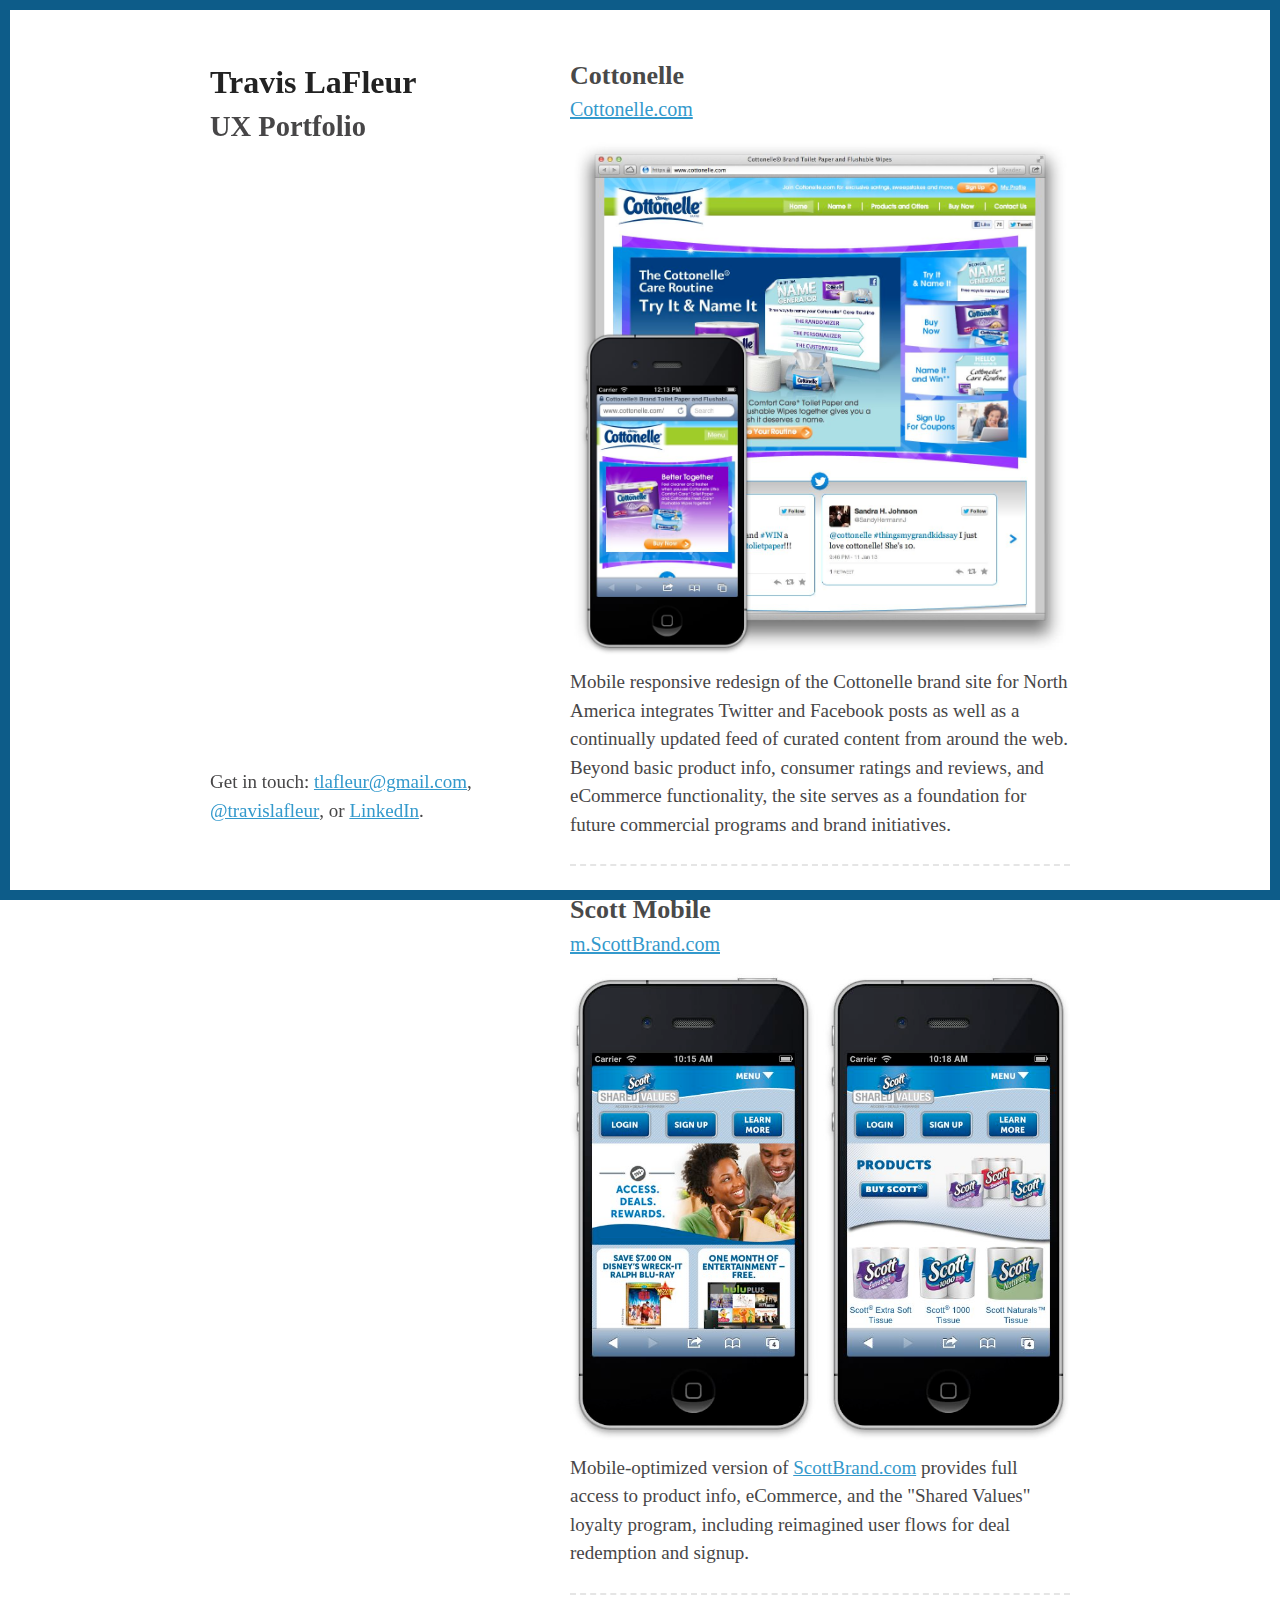
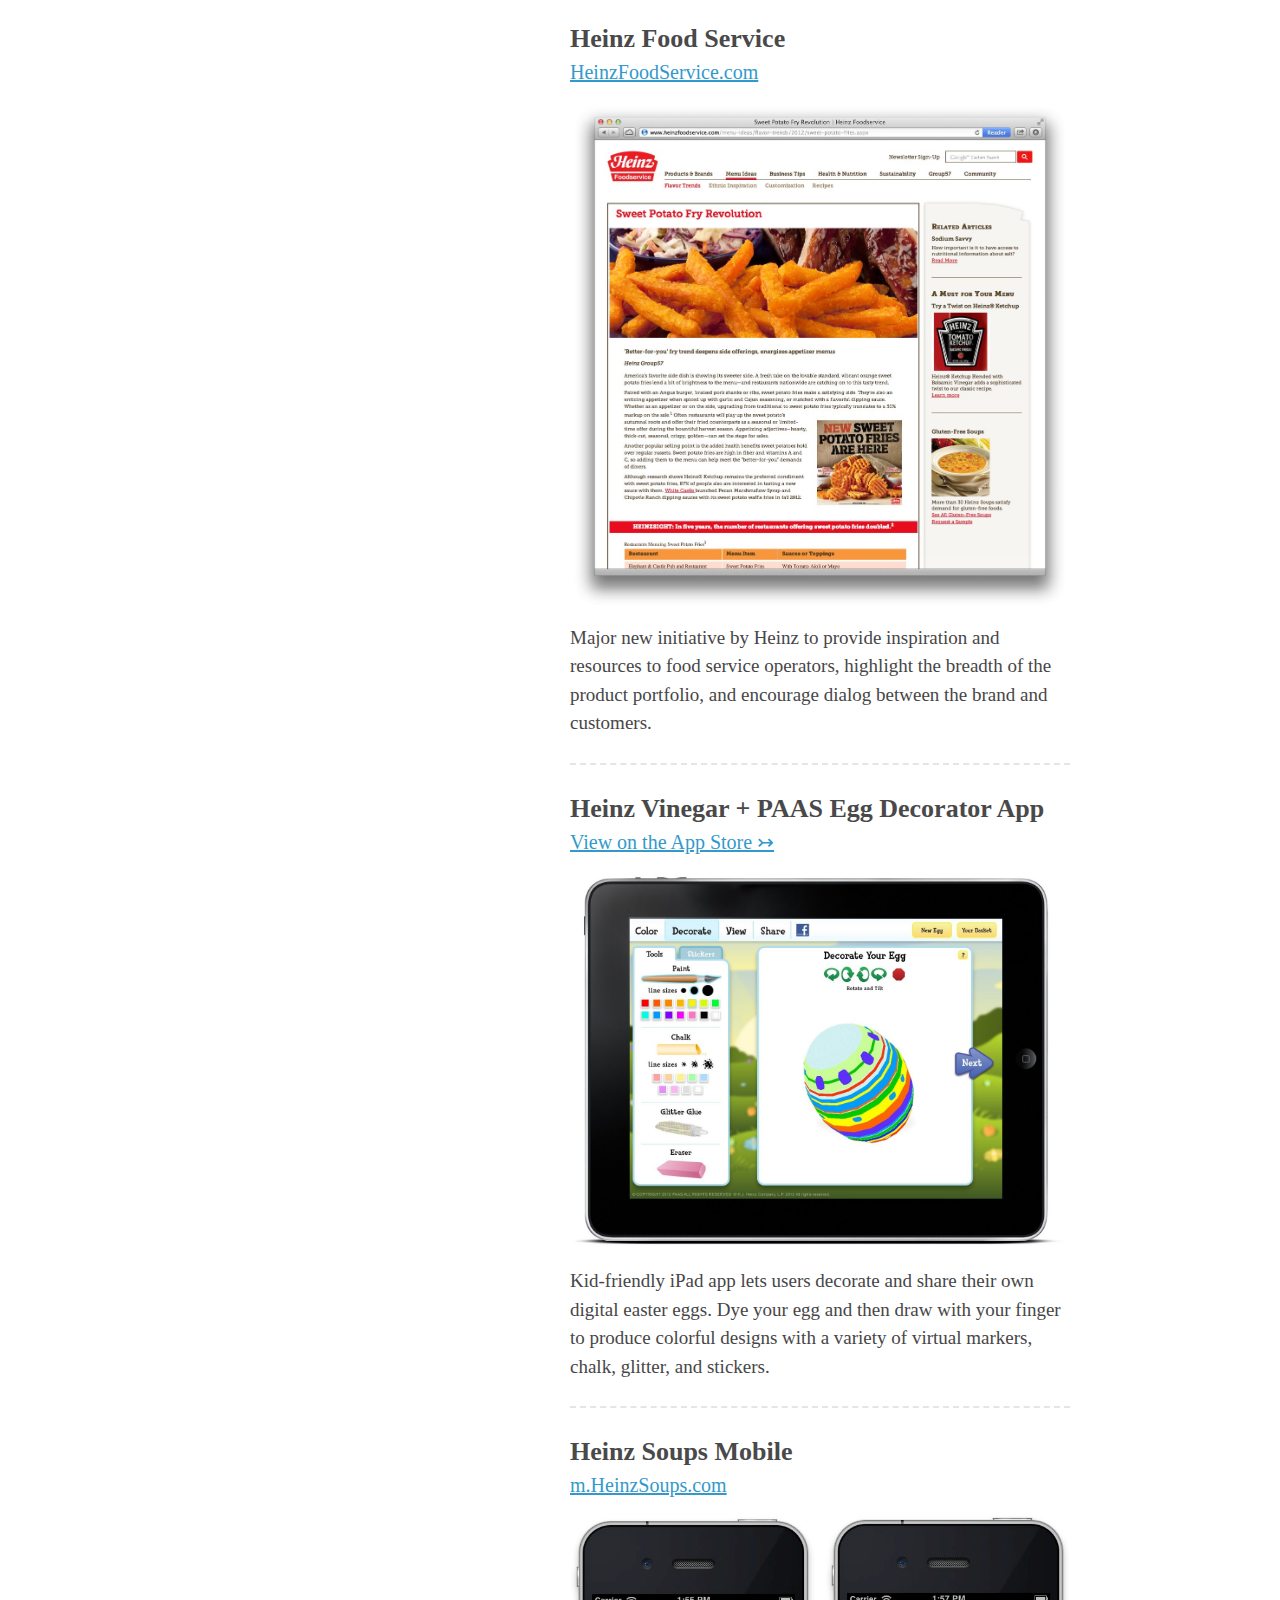
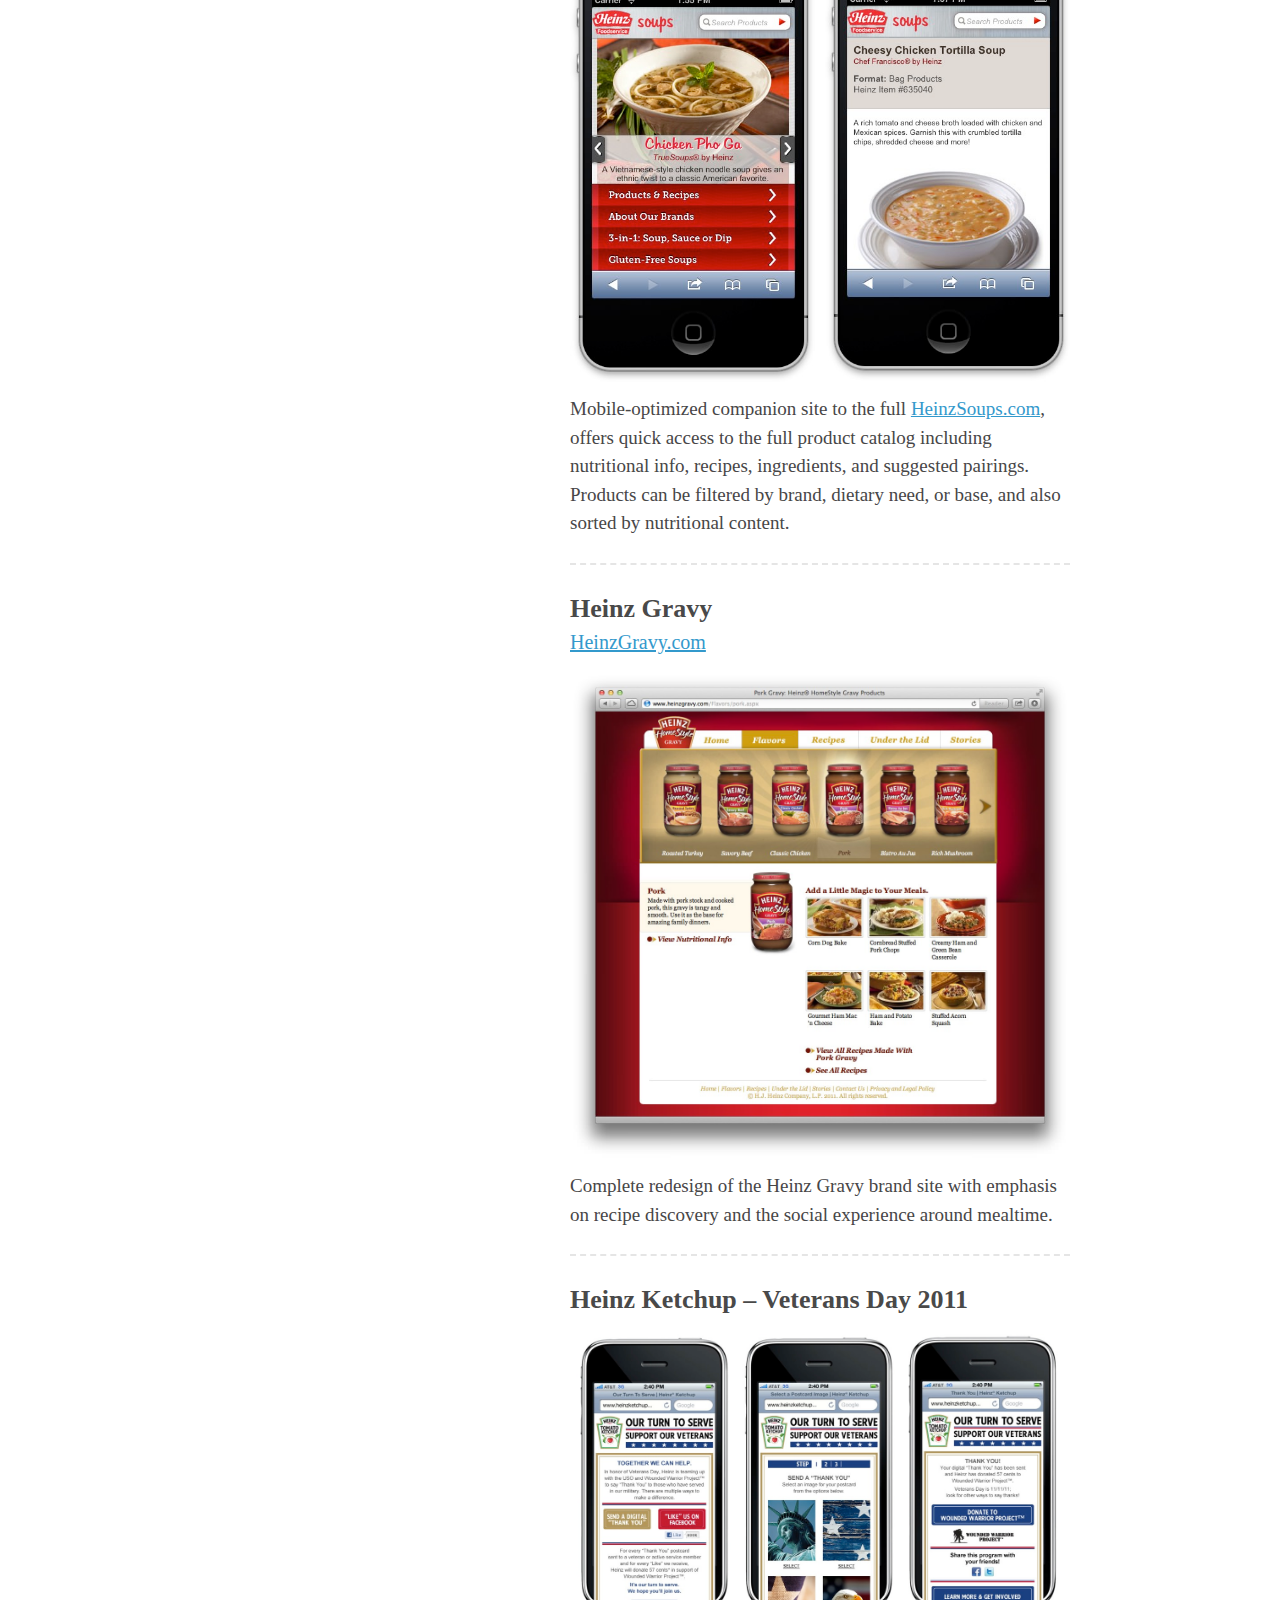
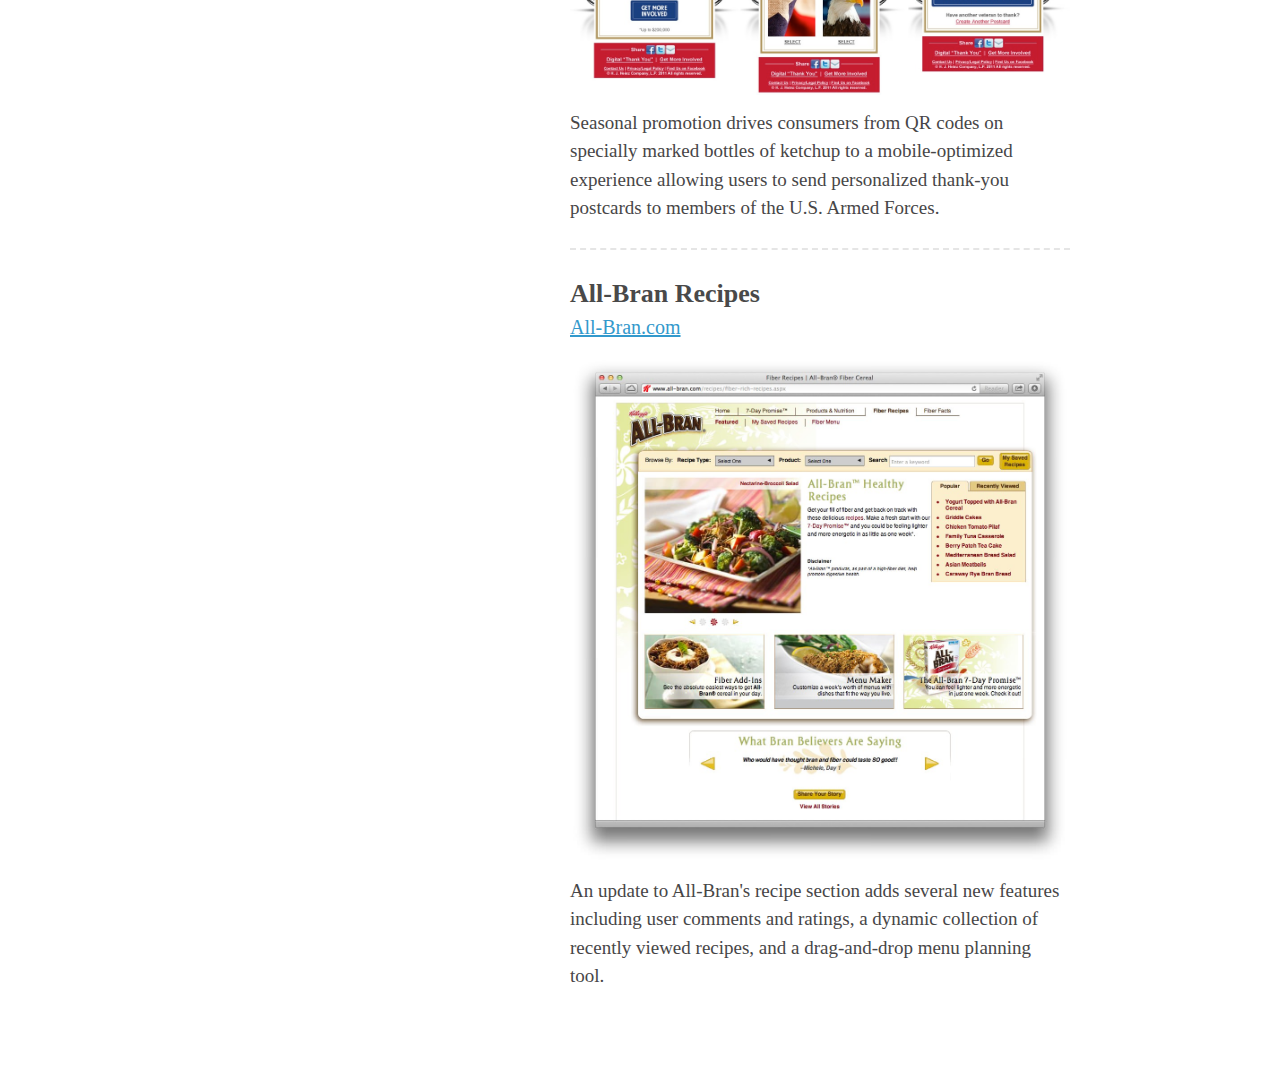
==== index.html @ 376fabea "Updated Scott Mobile link" ====
<!doctype html>
<html>
  <head>
    <meta charset="utf-8">
    <meta http-equiv="X-UA-Compatible" content="chrome=1">
    <title>Travis LaFleur: UX Portfolio</title>

    <link rel="stylesheet" href="stylesheets/styles.css">
    <link rel="stylesheet" href="stylesheets/pygment_trac.css">
    <meta name="viewport" content="width=device-width, initial-scale=1">
    <!--[if lt IE 9]>
    <script src="//html5shiv.googlecode.com/svn/trunk/html5.js"></script>
    <![endif]-->
    
    <script src="http://use.edgefonts.net/josefin-slab.js"></script>
    
  </head>
  <body>
  <!-- Border from oatcreative.com -->
	<div id="left"></div>
	<div id="right"></div>
	<div id="top"></div>
	<div id="bottom"></div>
  
    <div class="wrapper">
      <header>
        <h1>Travis LaFleur</h1>
        <h2>UX Portfolio</h2>
      </header>
      
      <section>

		<h3>Cottonelle</h3>
		<h4><a href="http://www.cottonelle.com">Cottonelle.com</a></h4>
      	<a href="images/bg/Cottonelle1.jpg"><img src="images/bg/Cottonelle1.jpg"></a>
      	<p>Mobile responsive redesign of the Cottonelle brand site for North America integrates Twitter and Facebook posts as well as a continually updated feed of curated content from around the web. Beyond basic product info, consumer ratings and reviews, and eCommerce functionality, the site serves as a foundation for future commercial programs and brand initiatives.</p>
		<hr class="seperator" />
		
		<h3>Scott Mobile</h3>
		<h4><a href="http://m.scottbrand.com">m.ScottBrand.com</a></h4>
      	<a href="images/bg/ScottMobile1.jpg"><img src="images/bg/ScottMobile1.jpg"></a>
      	<p>Mobile-optimized version of <a href="http://www.scottbrand.com">ScottBrand.com</a> provides full access to product info, eCommerce, and the "Shared Values" loyalty program, including reimagined user flows for deal redemption and signup. </p>
		<hr class="seperator" />

      	<h3>Heinz Food Service</h3>
      	<h4><a href="http://www.heinzfoodservice.com">HeinzFoodService.com</a></h4>
      	<a href="images/bg/HFS1.jpg"><img src="images/bg/HFS1.jpg"></a>
      	<p>Major new initiative by Heinz to provide inspiration and resources to food service operators, highlight the breadth of the product portfolio, and encourage dialog between the brand and customers.</p>
		<hr class="seperator" />
      	
      	<h3>Heinz Vinegar + PAAS Egg Decorator App</h3>
      	<h4><a href="https://itunes.apple.com/us/app/paas-heinz-egg-decorator/id496853543">View on the App Store ↣</a></h4>
      	<a href="images/bg/HzEasterApp1.jpg"><img src="images/bg/HzEasterApp1.jpg"></a>
      	<p>Kid-friendly iPad app lets users decorate and share their own digital easter eggs. Dye your egg and then draw with your finger to produce colorful designs with a variety of virtual markers, chalk, glitter, and stickers.</p>
 		<hr class="seperator" />
     	
      	<h3>Heinz Soups Mobile</h3>
      	<h4><a href="http://m.heinzsoups.com">m.HeinzSoups.com</a></h4>
      	<a href="images/bg/HzSoupsMobile1.jpg"><img src="images/bg/HzSoupsMobile1.jpg"></a>
      	<p>Mobile-optimized companion site to the full <a href="http://www.heinzsoups.com">HeinzSoups.com</a>, offers quick access to the full product catalog including nutritional info, recipes, ingredients, and suggested pairings. Products can be filtered by brand, dietary need, or base, and also sorted by nutritional content.</p>
  		<hr class="seperator" />
    	
     	<h3>Heinz Gravy</h3>
     	<h4><a href="http://www.heinzgravy.com">HeinzGravy.com</a></h4>
      	<a href="images/bg/HzGravy1.jpg"><img src="images/bg/HzGravy1.jpg"></a>
      	<p>Complete redesign of the Heinz Gravy brand site with emphasis on recipe discovery and the social experience around mealtime.</p>
		<hr class="seperator" />
      	
      	<h3>Heinz Ketchup – Veterans Day 2011</h3>
      	<a href="images/bg/HzVeterans1.jpg"><img src="images/bg/HzVeterans1.jpg"></a>
      	<p>Seasonal promotion drives consumers from QR codes on specially marked bottles of ketchup to a mobile-optimized experience allowing users to send personalized thank-you postcards to members of the U.S. Armed Forces.</p>
		<hr class="seperator" />
      	
      	<h3>All-Bran Recipes</h3>
      	<h4><a href="http://www.all-bran.com/recipes/fiber-rich-recipes.aspx">All-Bran.com</a></h4>
      	<a href="images/bg/AllBran1.jpg"><img src="images/bg/AllBran1.jpg"></a>
      	<p>An update to All-Bran's recipe section adds several new features including user comments and ratings, a dynamic collection of recently viewed recipes, and a drag-and-drop menu planning tool.</p>
      	

      </section>
      
      
      <footer>
        <p>Get in touch: <a href="mailto:tlafleur@gmail.com">tlafleur@gmail.com</a>, <a href="http://twitter.com/travislafleur">@travislafleur</a>, or <a href="http://www.linkedin.com/in/travislafleur">LinkedIn</a>.</p>
<!--         <p><small>Hosted on GitHub Pages &mdash; Theme by <a href="https://github.com/orderedlist">orderedlist</a></small></p> -->
      </footer>
    </div>
    <script src="javascripts/scale.fix.js"></script>
    
	<!-- Google Analytics -->
    <script type="text/javascript">
	  var _gaq = _gaq || [];
	  _gaq.push(['_setAccount', 'UA-85442-13']);
	  _gaq.push(['_trackPageview']);
	
	  (function() {
		var ga = document.createElement('script'); ga.type = 'text/javascript'; ga.async = true;
		ga.src = ('https:' == document.location.protocol ? 'https://ssl' : 'http://www') + '.google-analytics.com/ga.js';
		var s = document.getElementsByTagName('script')[0]; s.parentNode.insertBefore(ga, s);
	  })();
	</script>
    
  </body>
</html>
---- stylesheets/styles.css ----
body {
  padding:50px;
  font:19px/1.5 josefin-slab, serif;
  color:#474647; /* light grey */
  font-weight:300;
}

	/* Border inspiration via Oat Creative - http://www.oatcreative.com  */
	#top, #bottom, #left, #right {
		background: #0D5C89; /* light blue */
		position: fixed;
		z-index: 50;
		}
		#left, #right {
			top: 0; bottom: 0;
			width: 10px;
			}
			#left { left: 0; }
			#right { right: 0; }
			
		#top, #bottom {
			left: 0; right: 0;
			height: 10px;
			}
			#top { top: 0; }
			#bottom { bottom: 0; 
			}

h1, h2, h3, h4, h5, h6 {
  color:#222; /* dark grey */
  margin: auto;
  line-height: 1.5;
}

p, ul, ol, table, pre, dl {
  margin:0 0 0px 0;
}

p:last-child {
	margin: 0 0 25px 0;
}

h1 {
  font-size:32px;
}

h2 {
  color:#474647; /* light grey */
/*   margin-top: -10px; */
}

h3 {
	font-size: 26px;
	line-height: 1.4;
}

h4 {
	font-size: 20px;
}

h3, h4, h5, h6 {
  color:#494949;
}

a {
  color:#39c;
  font-weight:400;
  text-decoration: underline;
}

a:hover, a:active {
  text-decoration: none;
/*   color: #0D5C89; */
/*   font-weight:700; */
  
}

a small {
  font-size:11px;
  color:#777;
  margin-top:-0.6em;
  display:block;
}

.wrapper {
  width:860px;
  margin:0 auto;
}

blockquote {
  border-left:1px solid #e5e5e5;
  margin:0;
  padding:0 0 0 20px;
  font-style:italic;
}

code, pre {
  font-family:Monaco, Bitstream Vera Sans Mono, Lucida Console, Terminal;
  color:#333;
  font-size:12px;
}

pre {
  padding:8px 15px;
  background: #f8f8f8;  
  border-radius:5px;
  border:1px solid #e5e5e5;
  overflow-x: auto;
}

table {
  width:100%;
  border-collapse:collapse;
}

th, td {
  text-align:left;
  padding:5px 10px;
  border-bottom:1px solid #e5e5e5;
}

dt {
  color:#444;
  font-weight:700;
}

th {
  color:#444;
}

img {
  max-width:100%;
  margin: 15px 0 5px 0;
}

header {
  width:270px;
  float:left;
  position:fixed;
}

header ul {
  list-style:none;
  height:40px;
  
  padding:0;
  
  background: #eee;
  background: -moz-linear-gradient(top, #f8f8f8 0%, #dddddd 100%);
  background: -webkit-gradient(linear, left top, left bottom, color-stop(0%,#f8f8f8), color-stop(100%,#dddddd));
  background: -webkit-linear-gradient(top, #f8f8f8 0%,#dddddd 100%);
  background: -o-linear-gradient(top, #f8f8f8 0%,#dddddd 100%);
  background: -ms-linear-gradient(top, #f8f8f8 0%,#dddddd 100%);
  background: linear-gradient(top, #f8f8f8 0%,#dddddd 100%);
  
  border-radius:5px;
  border:1px solid #d2d2d2;
  box-shadow:inset #fff 0 1px 0, inset rgba(0,0,0,0.03) 0 -1px 0;
  width:270px;
}

header li {
  width:89px;
  float:left;
  border-right:1px solid #d2d2d2;
  height:40px;
}

header ul a {
  line-height:1;
  font-size:11px;
  color:#999;
  display:block;
  text-align:center;
  padding-top:6px;
  height:40px;
}

strong {
  color:#222;
  font-weight:700;
}

header ul li + li {
  width:88px;
  border-left:1px solid #fff;
}

header ul li + li + li {
  border-right:none;
  width:89px;
}

header ul a strong {
  font-size:14px;
  display:block;
  color:#222;
}

section {
  width:500px;
  float:right;
  padding-bottom:50px;
}

small {
  font-size:11px;
}

hr {
  border:0;
  background:#e5e5e5;
  height:1px;
  margin:0 0 20px;
}

hr.seperator {
	border: none;
	border-top: dashed 2px #e5e5e5;
	color: #ffffff;
	background-color: #ffffff;
	margin: 25px 0 25px 0;
}

footer {
  width:270px;
  float:left;
  position:fixed;
  bottom:50px;
}

footer p {
  margin:0;
}
	


@media print, screen and (max-width: 960px) {
  
  div.wrapper {
    width:auto;
    margin:0;
  }
  
  header, section, footer {
    float:none;
    position:static;
    width:auto;
  }
  
  header {
    padding-right:320px;
  }
  
  section {
    border:1px solid #C3C2C4;
    border-width:1px 0;
    padding:5px 0;
    margin:0 0 20px;
  }
  
  header a small {
    display:inline;
  }
  
  header ul {
    position:absolute;
    right:50px;
    top:52px;
  }
  
  h3:first-child {
  	margin-top: 20px;
  }
  
  h2 {
  	margin-bottom: 20px;
  }
  
}

@media print, screen and (max-width: 720px) {
  body {
    word-wrap:break-word;
  }
  
  header {
    padding:0;
  }
  
  header ul, header p.view {
    position:static;
  }
  
  pre, code {
    word-wrap:normal;
  }
  
  #top, #bottom, #left, #right {
		background: #0D5C89; /* light blue */
		position: fixed;
		z-index: 50;
		}
		#left, #right {
			top: 0; bottom: 0;
			width: 5px;
			}
			#left { left: 0; }
			#right { right: 0; }
			
		#top, #bottom {
			left: 0; right: 0;
			height: 5px;
			}
			#top { top: 0; }
			#bottom { bottom: 0; 
			}
  
}

@media print, screen and (max-width: 480px) {
  body {
    padding: 10px;
  }
  
  header ul {
    display:none;
  }
  
  #top, #bottom, #left, #right {
		display: none;
  }
  
}

@media print {
  body {
    padding:0.4in;
    font-size:12pt;
    color:#444;
  }
}
---- stylesheets/pygment_trac.css ----
.highlight  { background: #ffffff; }
.highlight .c { color: #999988; font-style: italic } /* Comment */
.highlight .err { color: #a61717; background-color: #e3d2d2 } /* Error */
.highlight .k { font-weight: bold } /* Keyword */
.highlight .o { font-weight: bold } /* Operator */
.highlight .cm { color: #999988; font-style: italic } /* Comment.Multiline */
.highlight .cp { color: #999999; font-weight: bold } /* Comment.Preproc */
.highlight .c1 { color: #999988; font-style: italic } /* Comment.Single */
.highlight .cs { color: #999999; font-weight: bold; font-style: italic } /* Comment.Special */
.highlight .gd { color: #000000; background-color: #ffdddd } /* Generic.Deleted */
.highlight .gd .x { color: #000000; background-color: #ffaaaa } /* Generic.Deleted.Specific */
.highlight .ge { font-style: italic } /* Generic.Emph */
.highlight .gr { color: #aa0000 } /* Generic.Error */
.highlight .gh { color: #999999 } /* Generic.Heading */
.highlight .gi { color: #000000; background-color: #ddffdd } /* Generic.Inserted */
.highlight .gi .x { color: #000000; background-color: #aaffaa } /* Generic.Inserted.Specific */
.highlight .go { color: #888888 } /* Generic.Output */
.highlight .gp { color: #555555 } /* Generic.Prompt */
.highlight .gs { font-weight: bold } /* Generic.Strong */
.highlight .gu { color: #800080; font-weight: bold; } /* Generic.Subheading */
.highlight .gt { color: #aa0000 } /* Generic.Traceback */
.highlight .kc { font-weight: bold } /* Keyword.Constant */
.highlight .kd { font-weight: bold } /* Keyword.Declaration */
.highlight .kn { font-weight: bold } /* Keyword.Namespace */
.highlight .kp { font-weight: bold } /* Keyword.Pseudo */
.highlight .kr { font-weight: bold } /* Keyword.Reserved */
.highlight .kt { color: #445588; font-weight: bold } /* Keyword.Type */
.highlight .m { color: #009999 } /* Literal.Number */
.highlight .s { color: #d14 } /* Literal.String */
.highlight .na { color: #008080 } /* Name.Attribute */
.highlight .nb { color: #0086B3 } /* Name.Builtin */
.highlight .nc { color: #445588; font-weight: bold } /* Name.Class */
.highlight .no { color: #008080 } /* Name.Constant */
.highlight .ni { color: #800080 } /* Name.Entity */
.highlight .ne { color: #990000; font-weight: bold } /* Name.Exception */
.highlight .nf { color: #990000; font-weight: bold } /* Name.Function */
.highlight .nn { color: #555555 } /* Name.Namespace */
.highlight .nt { color: #000080 } /* Name.Tag */
.highlight .nv { color: #008080 } /* Name.Variable */
.highlight .ow { font-weight: bold } /* Operator.Word */
.highlight .w { color: #bbbbbb } /* Text.Whitespace */
.highlight .mf { color: #009999 } /* Literal.Number.Float */
.highlight .mh { color: #009999 } /* Literal.Number.Hex */
.highlight .mi { color: #009999 } /* Literal.Number.Integer */
.highlight .mo { color: #009999 } /* Literal.Number.Oct */
.highlight .sb { color: #d14 } /* Literal.String.Backtick */
.highlight .sc { color: #d14 } /* Literal.String.Char */
.highlight .sd { color: #d14 } /* Literal.String.Doc */
.highlight .s2 { color: #d14 } /* Literal.String.Double */
.highlight .se { color: #d14 } /* Literal.String.Escape */
.highlight .sh { color: #d14 } /* Literal.String.Heredoc */
.highlight .si { color: #d14 } /* Literal.String.Interpol */
.highlight .sx { color: #d14 } /* Literal.String.Other */
.highlight .sr { color: #009926 } /* Literal.String.Regex */
.highlight .s1 { color: #d14 } /* Literal.String.Single */
.highlight .ss { color: #990073 } /* Literal.String.Symbol */
.highlight .bp { color: #999999 } /* Name.Builtin.Pseudo */
.highlight .vc { color: #008080 } /* Name.Variable.Class */
.highlight .vg { color: #008080 } /* Name.Variable.Global */
.highlight .vi { color: #008080 } /* Name.Variable.Instance */
.highlight .il { color: #009999 } /* Literal.Number.Integer.Long */

.type-csharp .highlight .k { color: #0000FF }
.type-csharp .highlight .kt { color: #0000FF }
.type-csharp .highlight .nf { color: #000000; font-weight: normal }
.type-csharp .highlight .nc { color: #2B91AF }
.type-csharp .highlight .nn { color: #000000 }
.type-csharp .highlight .s { color: #A31515 }
.type-csharp .highlight .sc { color: #A31515 }
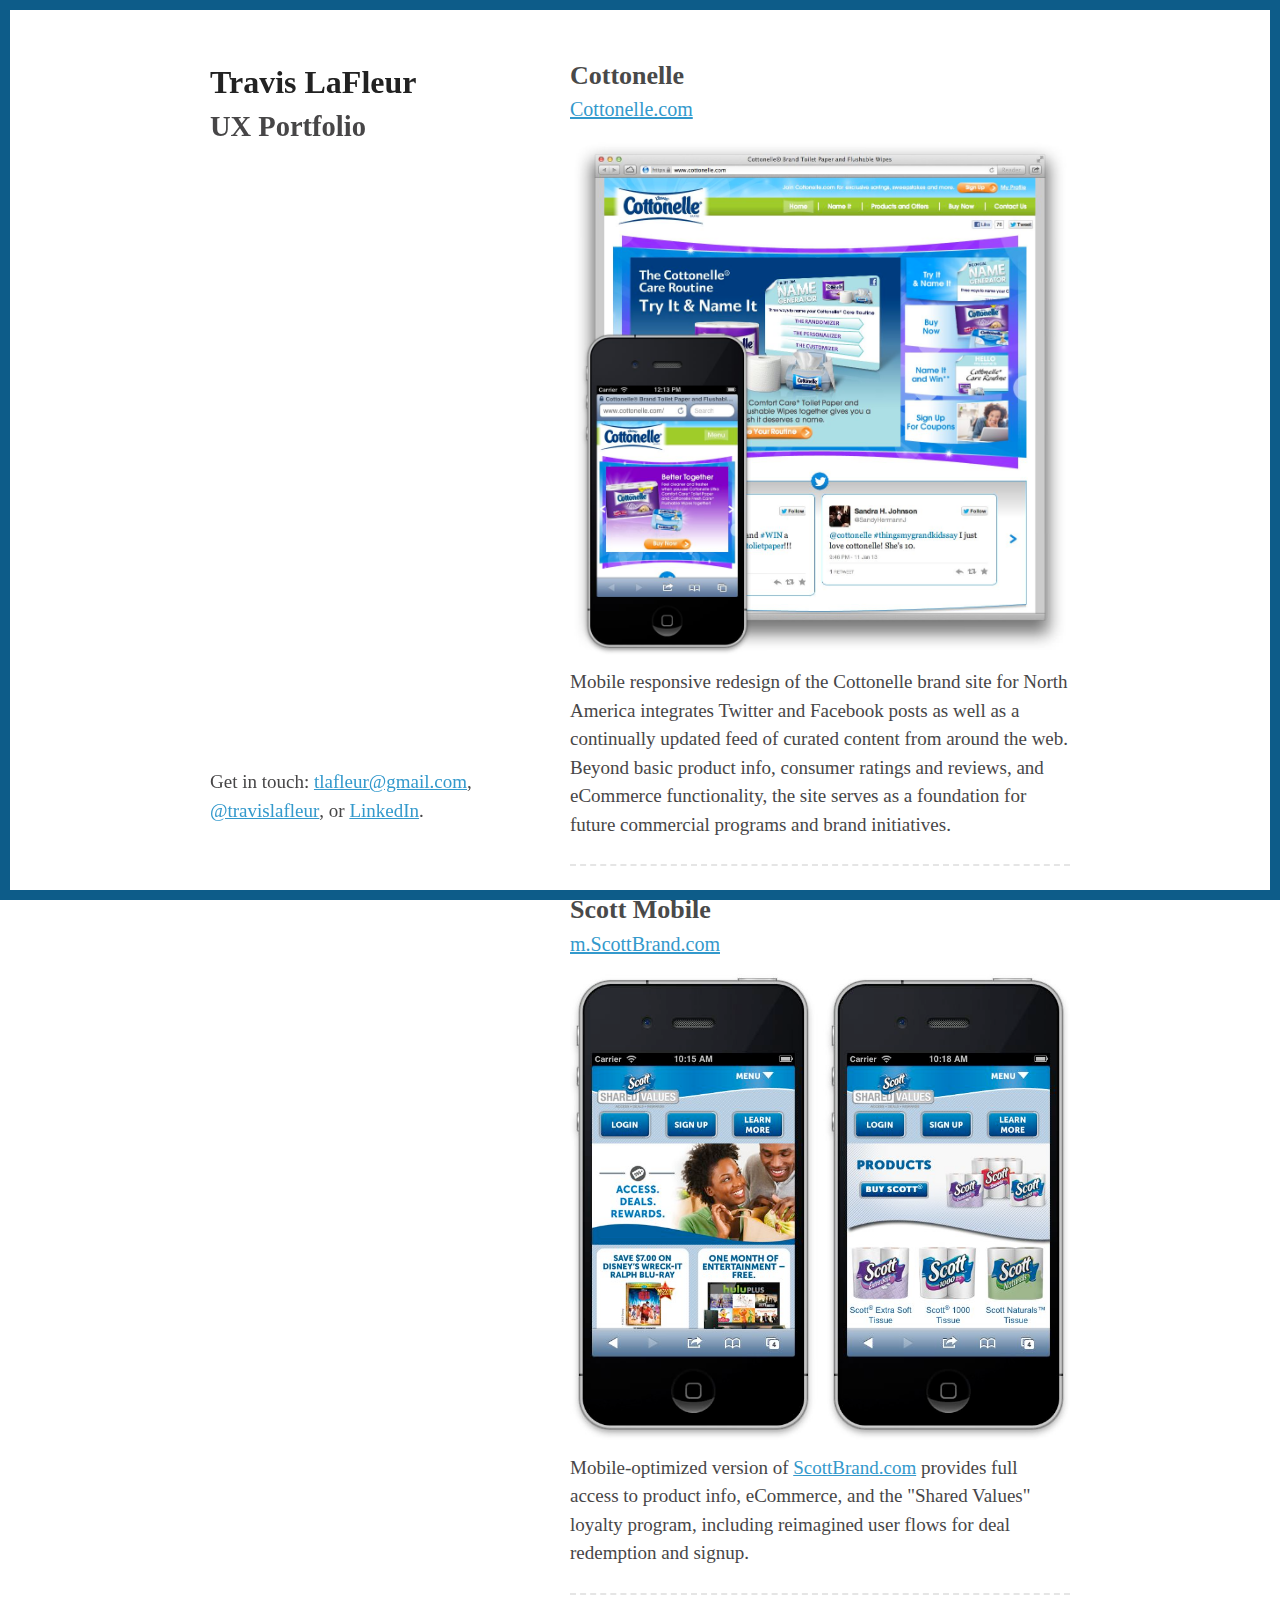
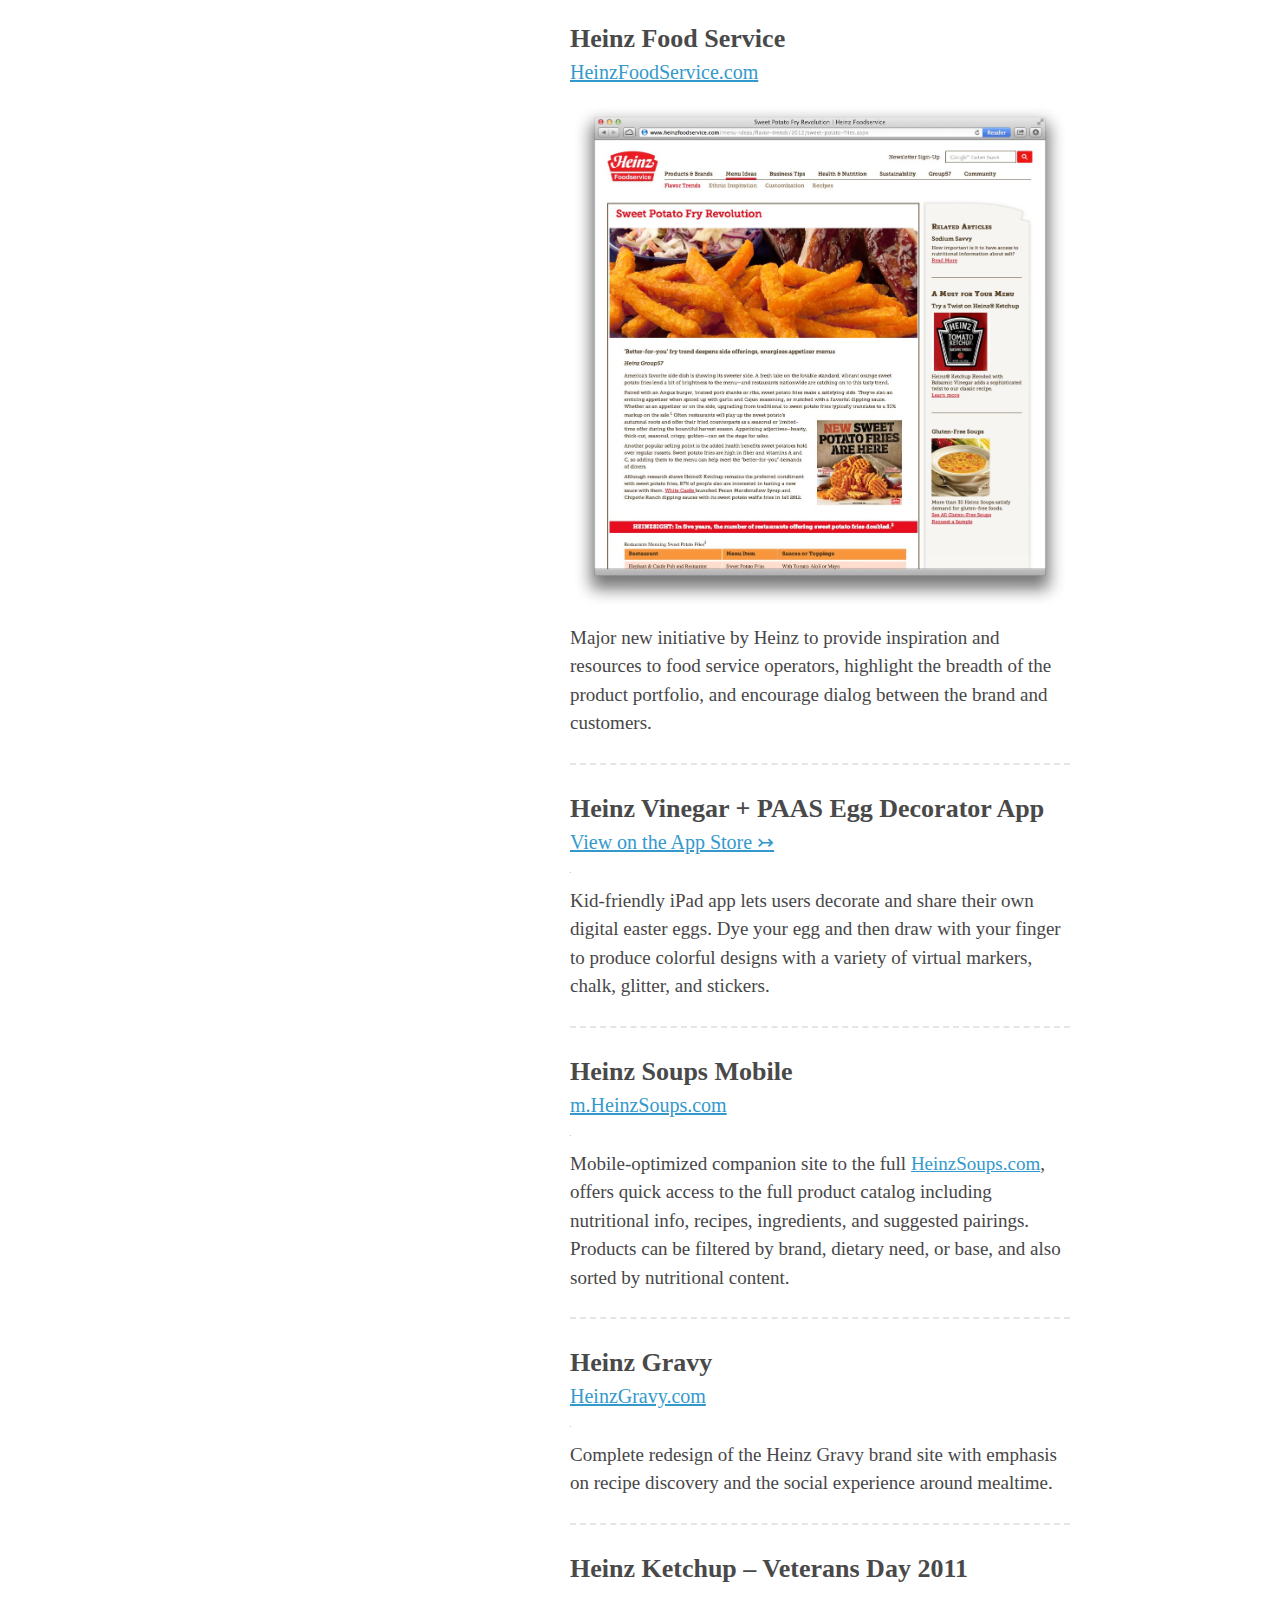
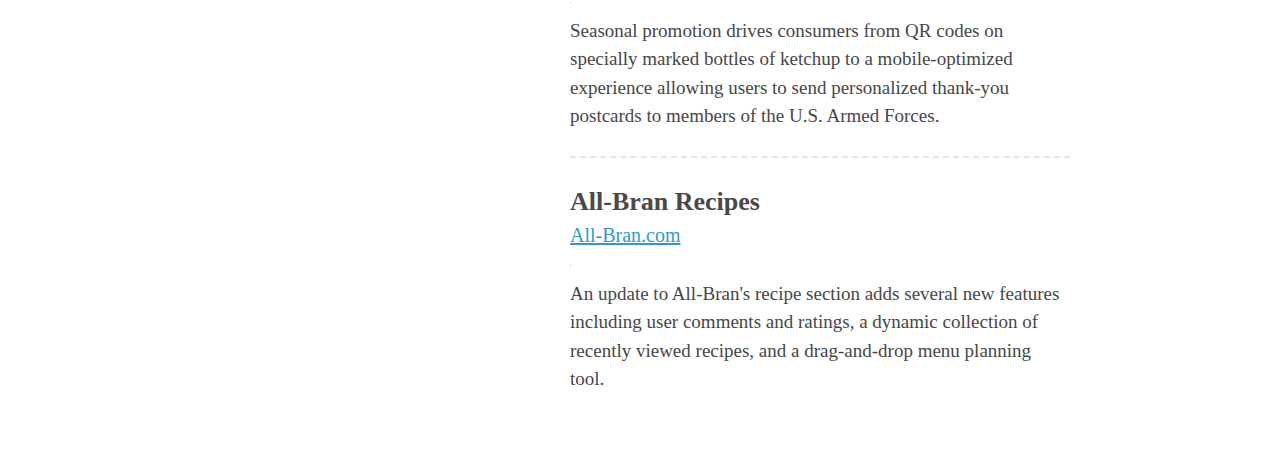
==== commit 7d38712a: "Added lazy loading of images" ====
--- a/index.html
+++ b/index.html
@@ -13,6 +13,8 @@
     <![endif]-->
     
     <script src="http://use.edgefonts.net/josefin-slab.js"></script>
+    <script src="https://ajax.googleapis.com/ajax/libs/jquery/1.9.1/jquery.min.js"></script>
+    <script src="javascripts/jquery.lazyload.min.js" type="text/javascript"></script>
     
   </head>
   <body>
@@ -32,48 +34,56 @@
 
 		<h3>Cottonelle</h3>
 		<h4><a href="http://www.cottonelle.com">Cottonelle.com</a></h4>
-      	<a href="images/bg/Cottonelle1.jpg"><img src="images/bg/Cottonelle1.jpg"></a>
+      	<a href="images/bg/Cottonelle1.jpg"><!-- <img src="images/bg/Cottonelle1.jpg"> -->
+      	<img class="lazy" src="images/misc/grey.gif" data-original="images/bg/Cottonelle1.jpg"></a>
       	<p>Mobile responsive redesign of the Cottonelle brand site for North America integrates Twitter and Facebook posts as well as a continually updated feed of curated content from around the web. Beyond basic product info, consumer ratings and reviews, and eCommerce functionality, the site serves as a foundation for future commercial programs and brand initiatives.</p>
 		<hr class="seperator" />
 		
 		<h3>Scott Mobile</h3>
 		<h4><a href="http://m.scottbrand.com">m.ScottBrand.com</a></h4>
-      	<a href="images/bg/ScottMobile1.jpg"><img src="images/bg/ScottMobile1.jpg"></a>
+      	<a href="images/bg/ScottMobile1.jpg"><!-- <img src="images/bg/ScottMobile1.jpg"> -->
+      	<img class="lazy" src="images/misc/grey.gif" data-original="images/bg/ScottMobile1.jpg"></a>
       	<p>Mobile-optimized version of <a href="http://www.scottbrand.com">ScottBrand.com</a> provides full access to product info, eCommerce, and the "Shared Values" loyalty program, including reimagined user flows for deal redemption and signup. </p>
 		<hr class="seperator" />
 
       	<h3>Heinz Food Service</h3>
       	<h4><a href="http://www.heinzfoodservice.com">HeinzFoodService.com</a></h4>
-      	<a href="images/bg/HFS1.jpg"><img src="images/bg/HFS1.jpg"></a>
+      	<a href="images/bg/HFS1.jpg"><!-- <img src="images/bg/HFS1.jpg"> -->
+      	<img class="lazy" src="images/misc/grey.gif" data-original="images/bg/HFS1.jpg"></a>
       	<p>Major new initiative by Heinz to provide inspiration and resources to food service operators, highlight the breadth of the product portfolio, and encourage dialog between the brand and customers.</p>
 		<hr class="seperator" />
       	
       	<h3>Heinz Vinegar + PAAS Egg Decorator App</h3>
       	<h4><a href="https://itunes.apple.com/us/app/paas-heinz-egg-decorator/id496853543">View on the App Store ↣</a></h4>
-      	<a href="images/bg/HzEasterApp1.jpg"><img src="images/bg/HzEasterApp1.jpg"></a>
+      	<a href="images/bg/HzEasterApp1.jpg"><!-- <img src="images/bg/HzEasterApp1.jpg"> -->
+      	<img class="lazy" src="images/misc/grey.gif" data-original="images/bg/HzEasterApp1.jpg"></a>
       	<p>Kid-friendly iPad app lets users decorate and share their own digital easter eggs. Dye your egg and then draw with your finger to produce colorful designs with a variety of virtual markers, chalk, glitter, and stickers.</p>
  		<hr class="seperator" />
      	
       	<h3>Heinz Soups Mobile</h3>
       	<h4><a href="http://m.heinzsoups.com">m.HeinzSoups.com</a></h4>
-      	<a href="images/bg/HzSoupsMobile1.jpg"><img src="images/bg/HzSoupsMobile1.jpg"></a>
+      	<a href="images/bg/HzSoupsMobile1.jpg"><!-- <img src="images/bg/HzSoupsMobile1.jpg"> -->
+      	<img class="lazy" src="images/misc/grey.gif" data-original="images/bg/HzSoupsMobile1.jpg"></a>
       	<p>Mobile-optimized companion site to the full <a href="http://www.heinzsoups.com">HeinzSoups.com</a>, offers quick access to the full product catalog including nutritional info, recipes, ingredients, and suggested pairings. Products can be filtered by brand, dietary need, or base, and also sorted by nutritional content.</p>
   		<hr class="seperator" />
     	
      	<h3>Heinz Gravy</h3>
      	<h4><a href="http://www.heinzgravy.com">HeinzGravy.com</a></h4>
-      	<a href="images/bg/HzGravy1.jpg"><img src="images/bg/HzGravy1.jpg"></a>
+      	<a href="images/bg/HzGravy1.jpg"><!-- <img src="images/bg/HzGravy1.jpg"> -->
+      	<img class="lazy" src="images/misc/grey.gif" data-original="images/bg/HzGravy1.jpg"></a>
       	<p>Complete redesign of the Heinz Gravy brand site with emphasis on recipe discovery and the social experience around mealtime.</p>
 		<hr class="seperator" />
       	
       	<h3>Heinz Ketchup – Veterans Day 2011</h3>
-      	<a href="images/bg/HzVeterans1.jpg"><img src="images/bg/HzVeterans1.jpg"></a>
+      	<a href="images/bg/HzVeterans1.jpg"><!-- <img src="images/bg/HzVeterans1.jpg"> -->
+      	<img class="lazy" src="images/misc/grey.gif" data-original="images/bg/HzVeterans1.jpg"></a>
       	<p>Seasonal promotion drives consumers from QR codes on specially marked bottles of ketchup to a mobile-optimized experience allowing users to send personalized thank-you postcards to members of the U.S. Armed Forces.</p>
 		<hr class="seperator" />
       	
       	<h3>All-Bran Recipes</h3>
       	<h4><a href="http://www.all-bran.com/recipes/fiber-rich-recipes.aspx">All-Bran.com</a></h4>
-      	<a href="images/bg/AllBran1.jpg"><img src="images/bg/AllBran1.jpg"></a>
+      	<a href="images/bg/AllBran1.jpg"><!-- <img src="images/bg/AllBran1.jpg"> -->
+      	<img class="lazy" src="images/misc/grey.gif" data-original="images/bg/AllBran1.jpg"></a>
       	<p>An update to All-Bran's recipe section adds several new features including user comments and ratings, a dynamic collection of recently viewed recipes, and a drag-and-drop menu planning tool.</p>
       	
 
@@ -86,6 +96,15 @@
       </footer>
     </div>
     <script src="javascripts/scale.fix.js"></script>
+    
+    <script type="text/javascript" charset="utf-8">
+      $(function() {
+          $("img").lazyload({
+          	effect : "slideDown"
+          });
+          $("img.lazy").show().lazyload();
+      });
+    </script>
     
 	<!-- Google Analytics -->
     <script type="text/javascript">
--- a/stylesheets/styles.css
+++ b/stylesheets/styles.css
@@ -135,6 +135,10 @@
   margin: 15px 0 5px 0;
 }
 
+.lazy {
+  display: none;
+}
+
 header {
   width:270px;
   float:left;
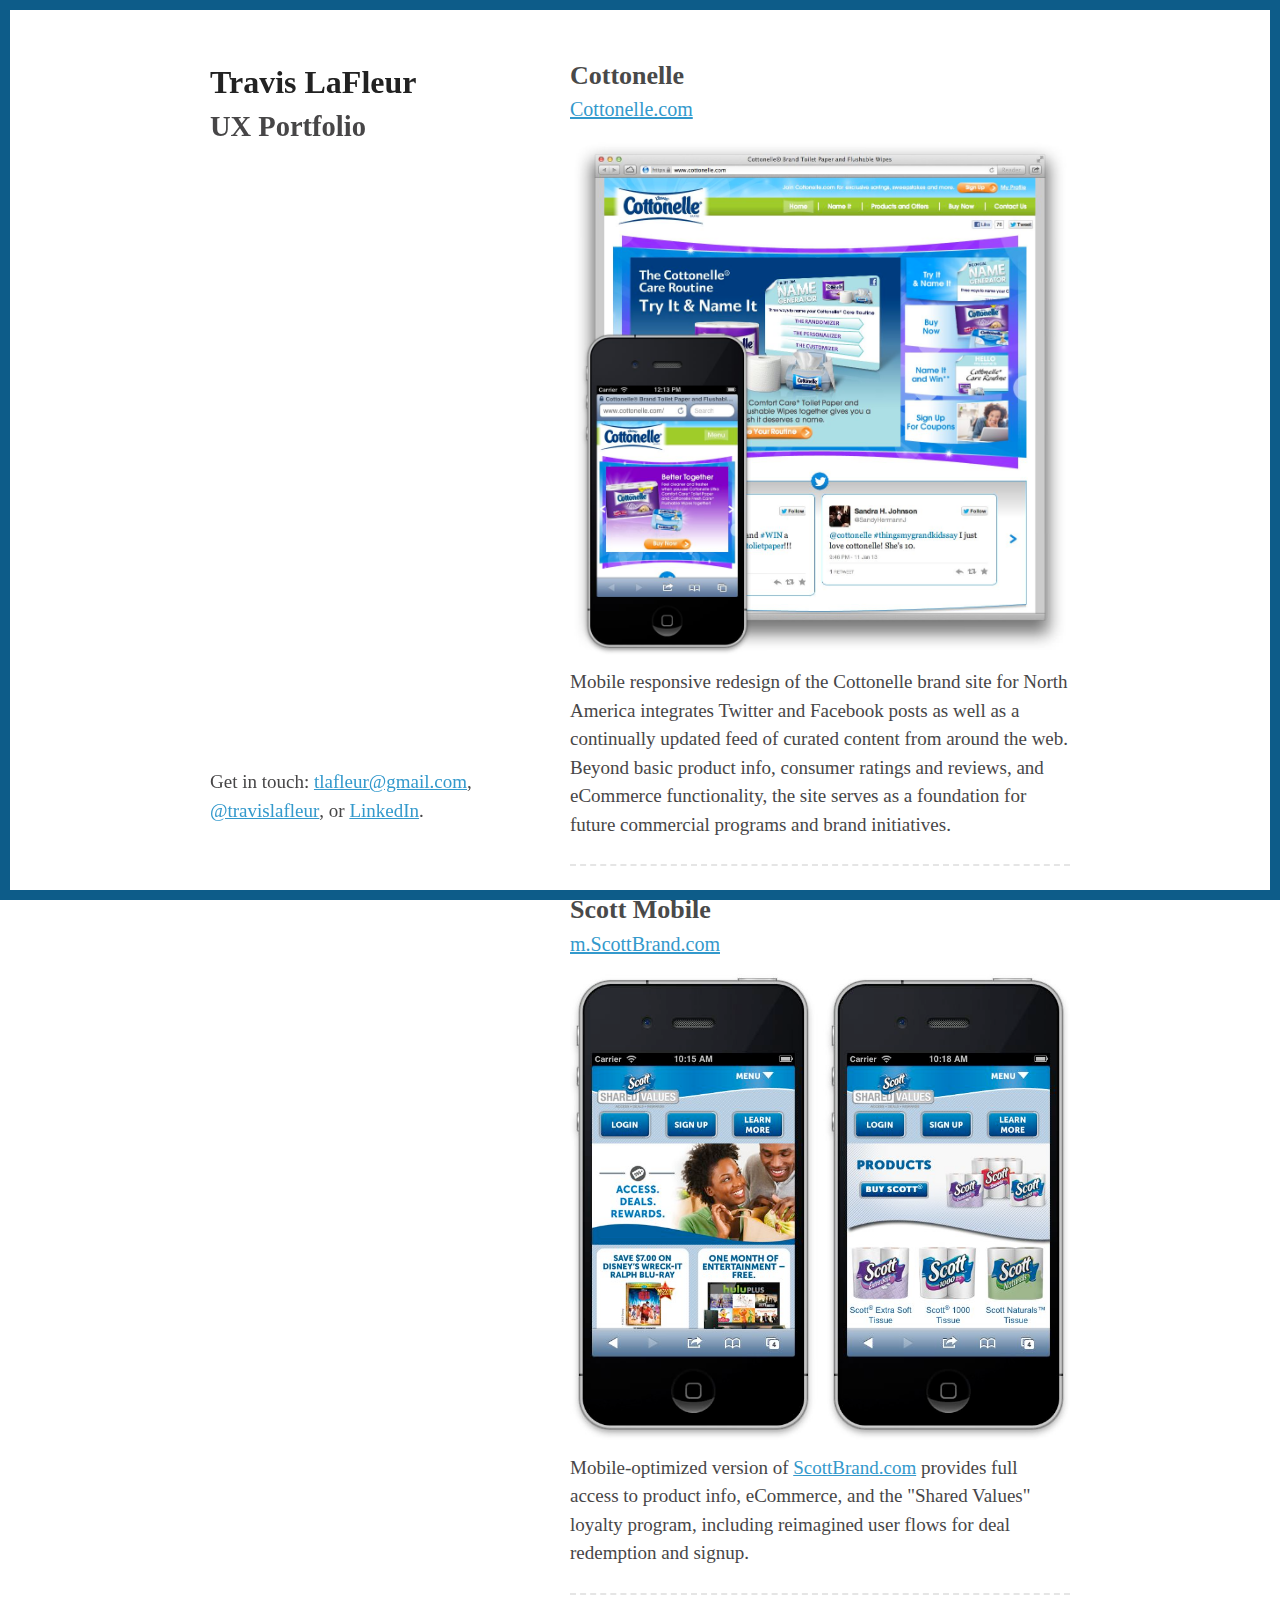
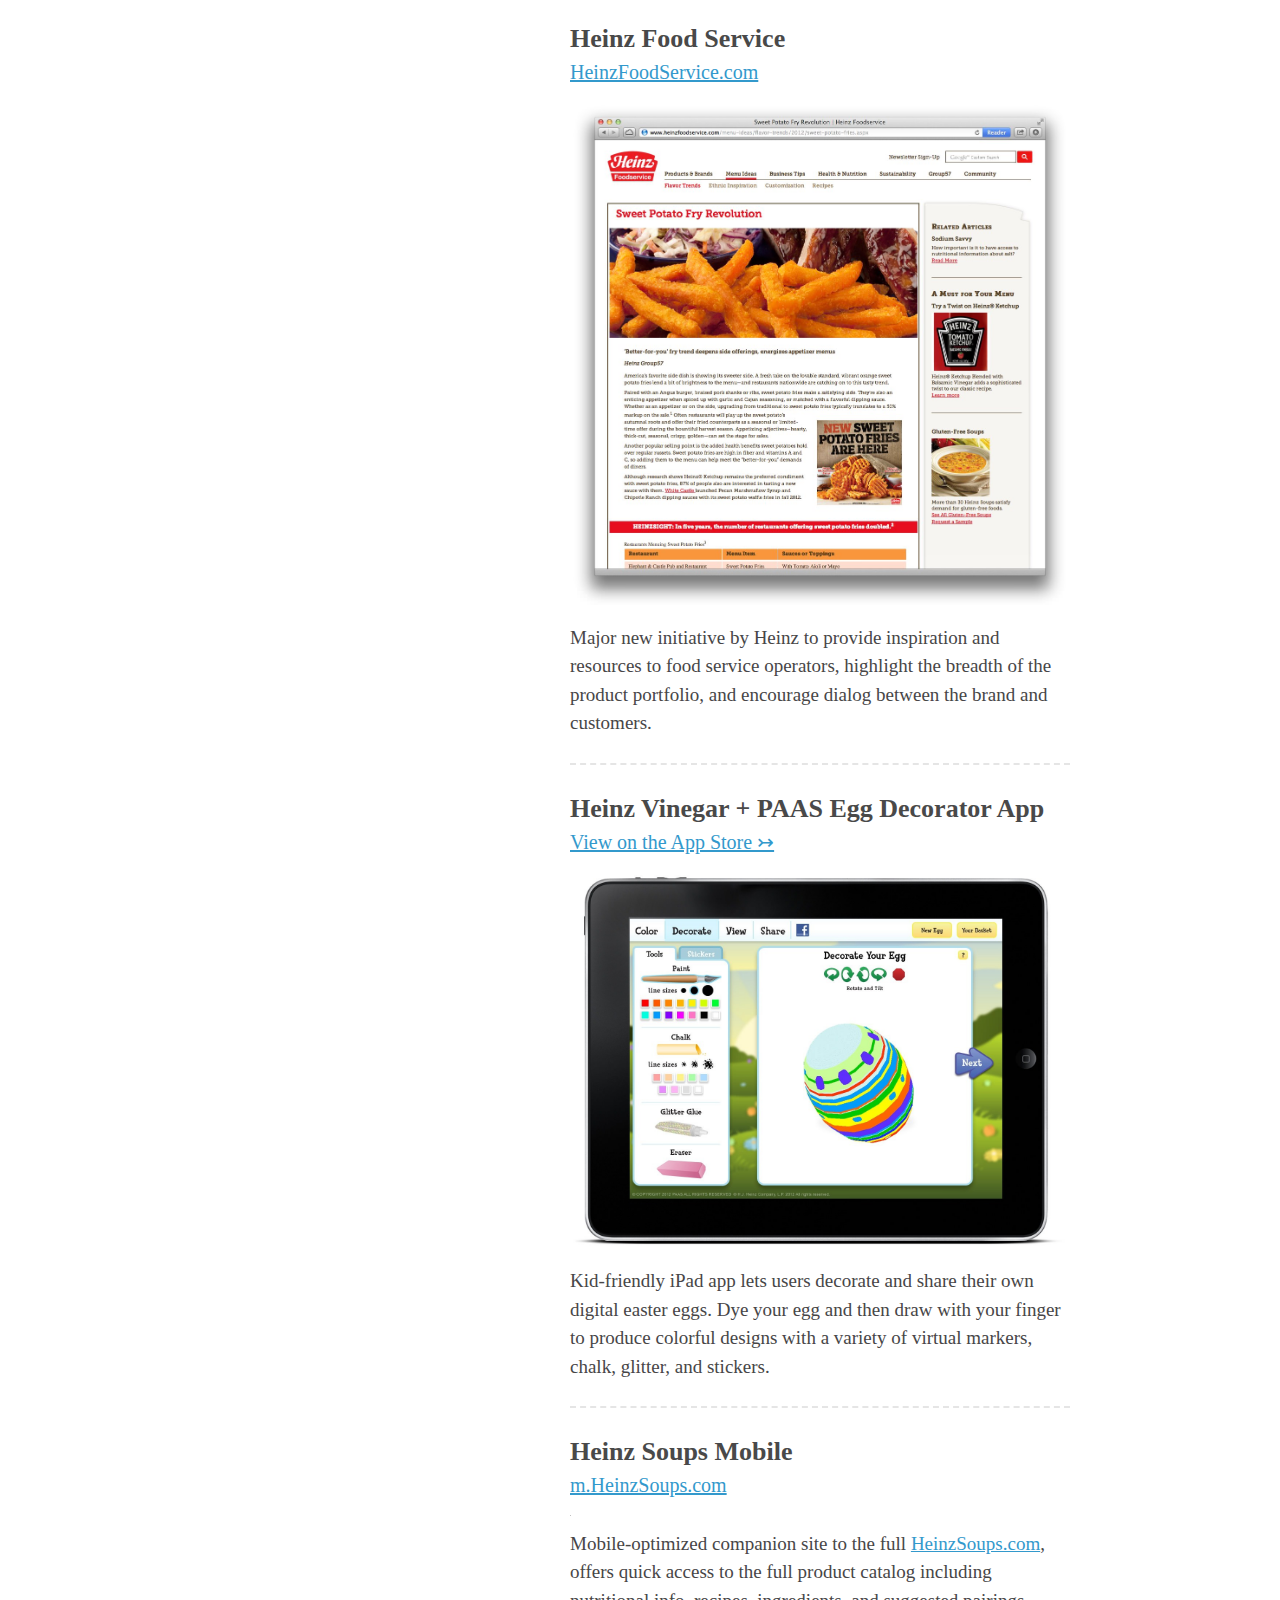
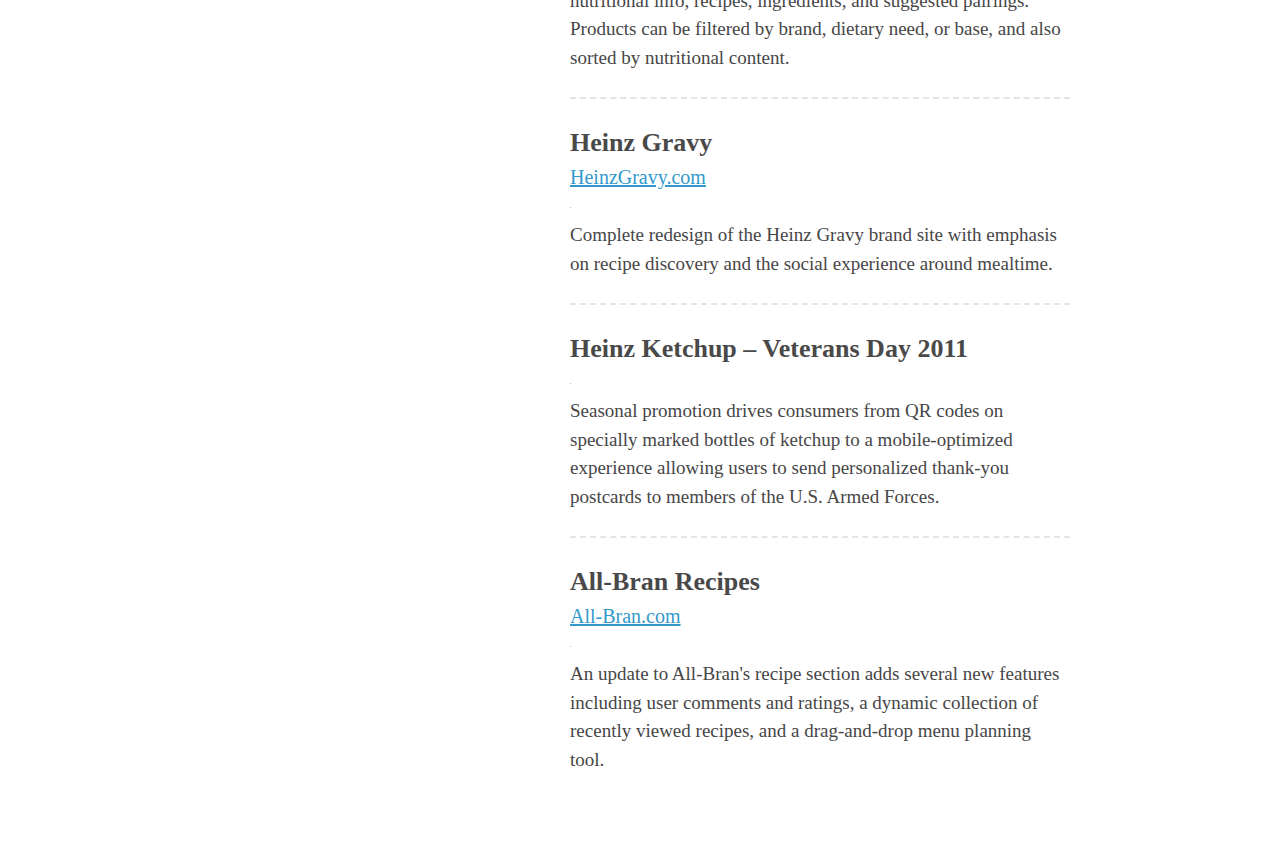
==== commit 0577b298: "Added lazy load threshold" ====
--- a/index.html
+++ b/index.html
@@ -99,9 +99,10 @@
     
     <script type="text/javascript" charset="utf-8">
       $(function() {
-          $("img").lazyload({
-          	effect : "slideDown"
-          });
+          $("img.lazy").lazyload({ threshold : 150 });
+          // $("img").lazyload({
+//           	effect : "slideDown"
+//           });
           $("img.lazy").show().lazyload();
       });
     </script>
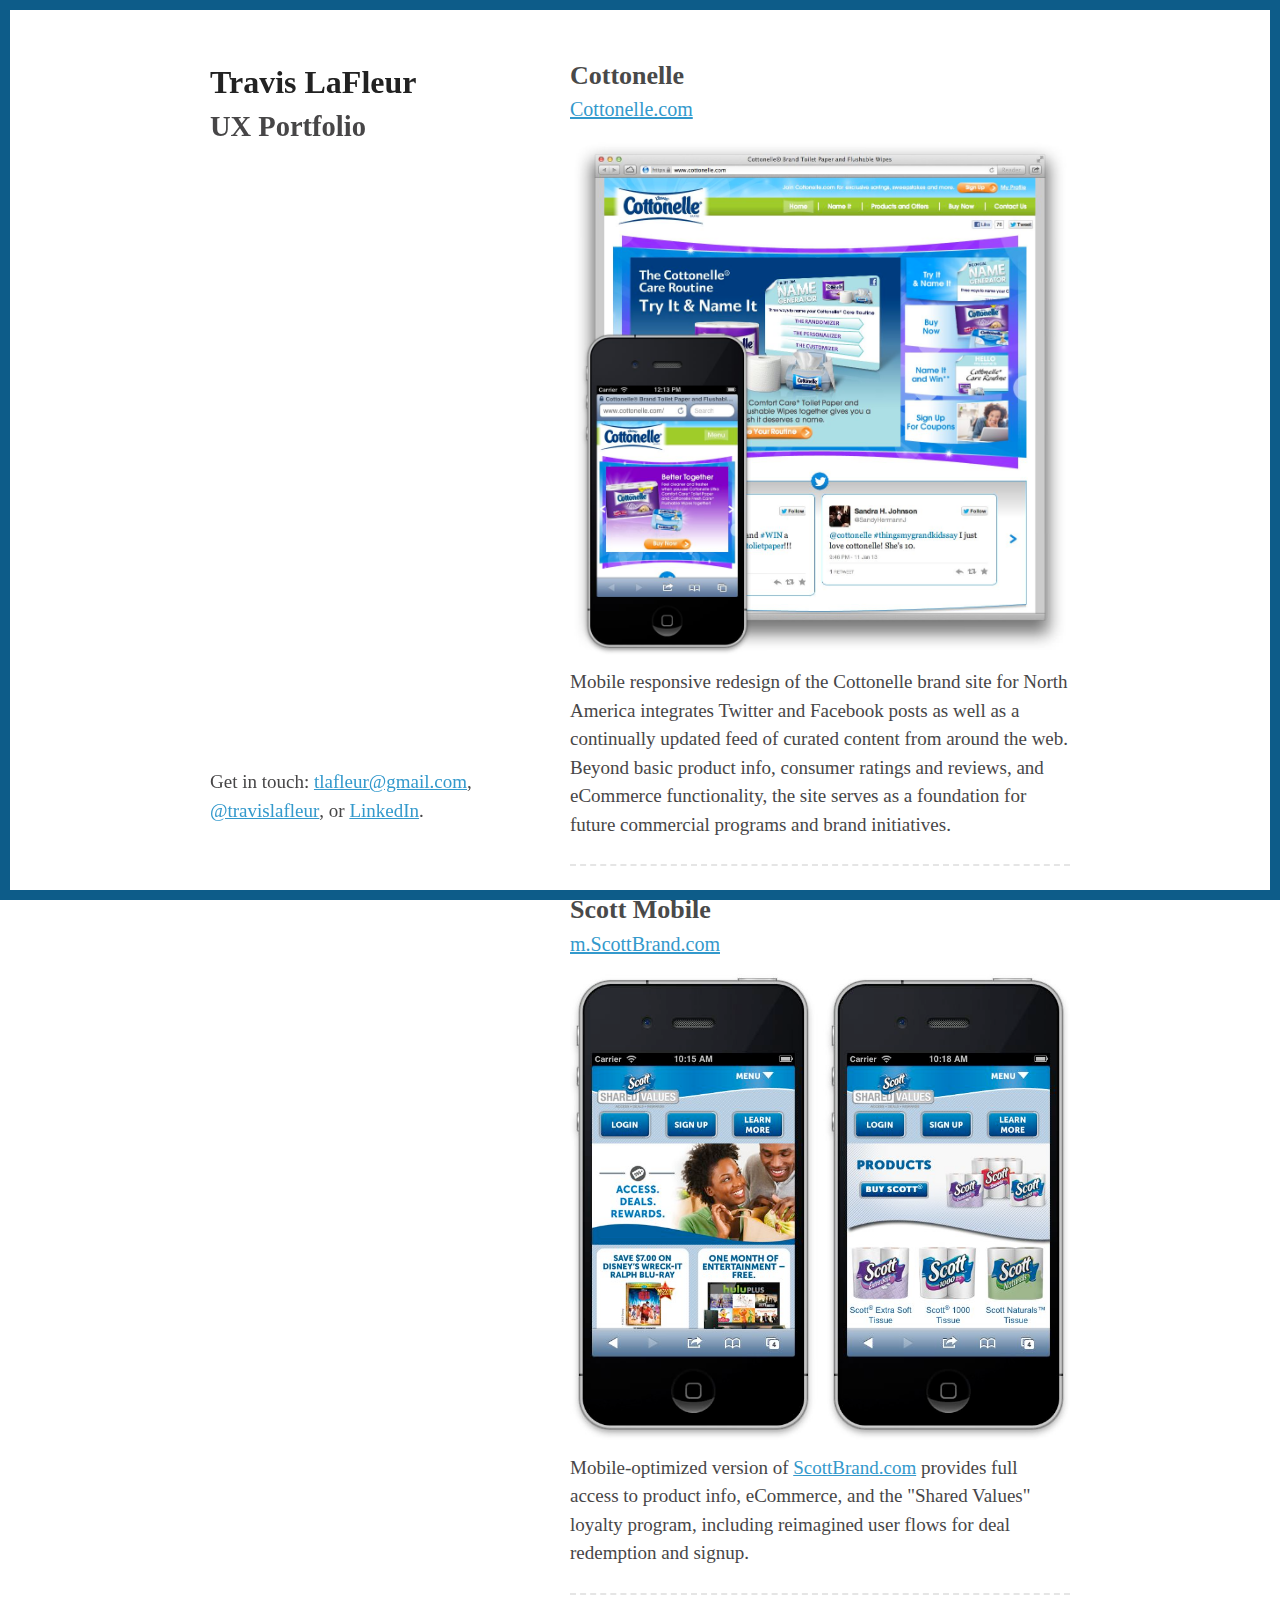
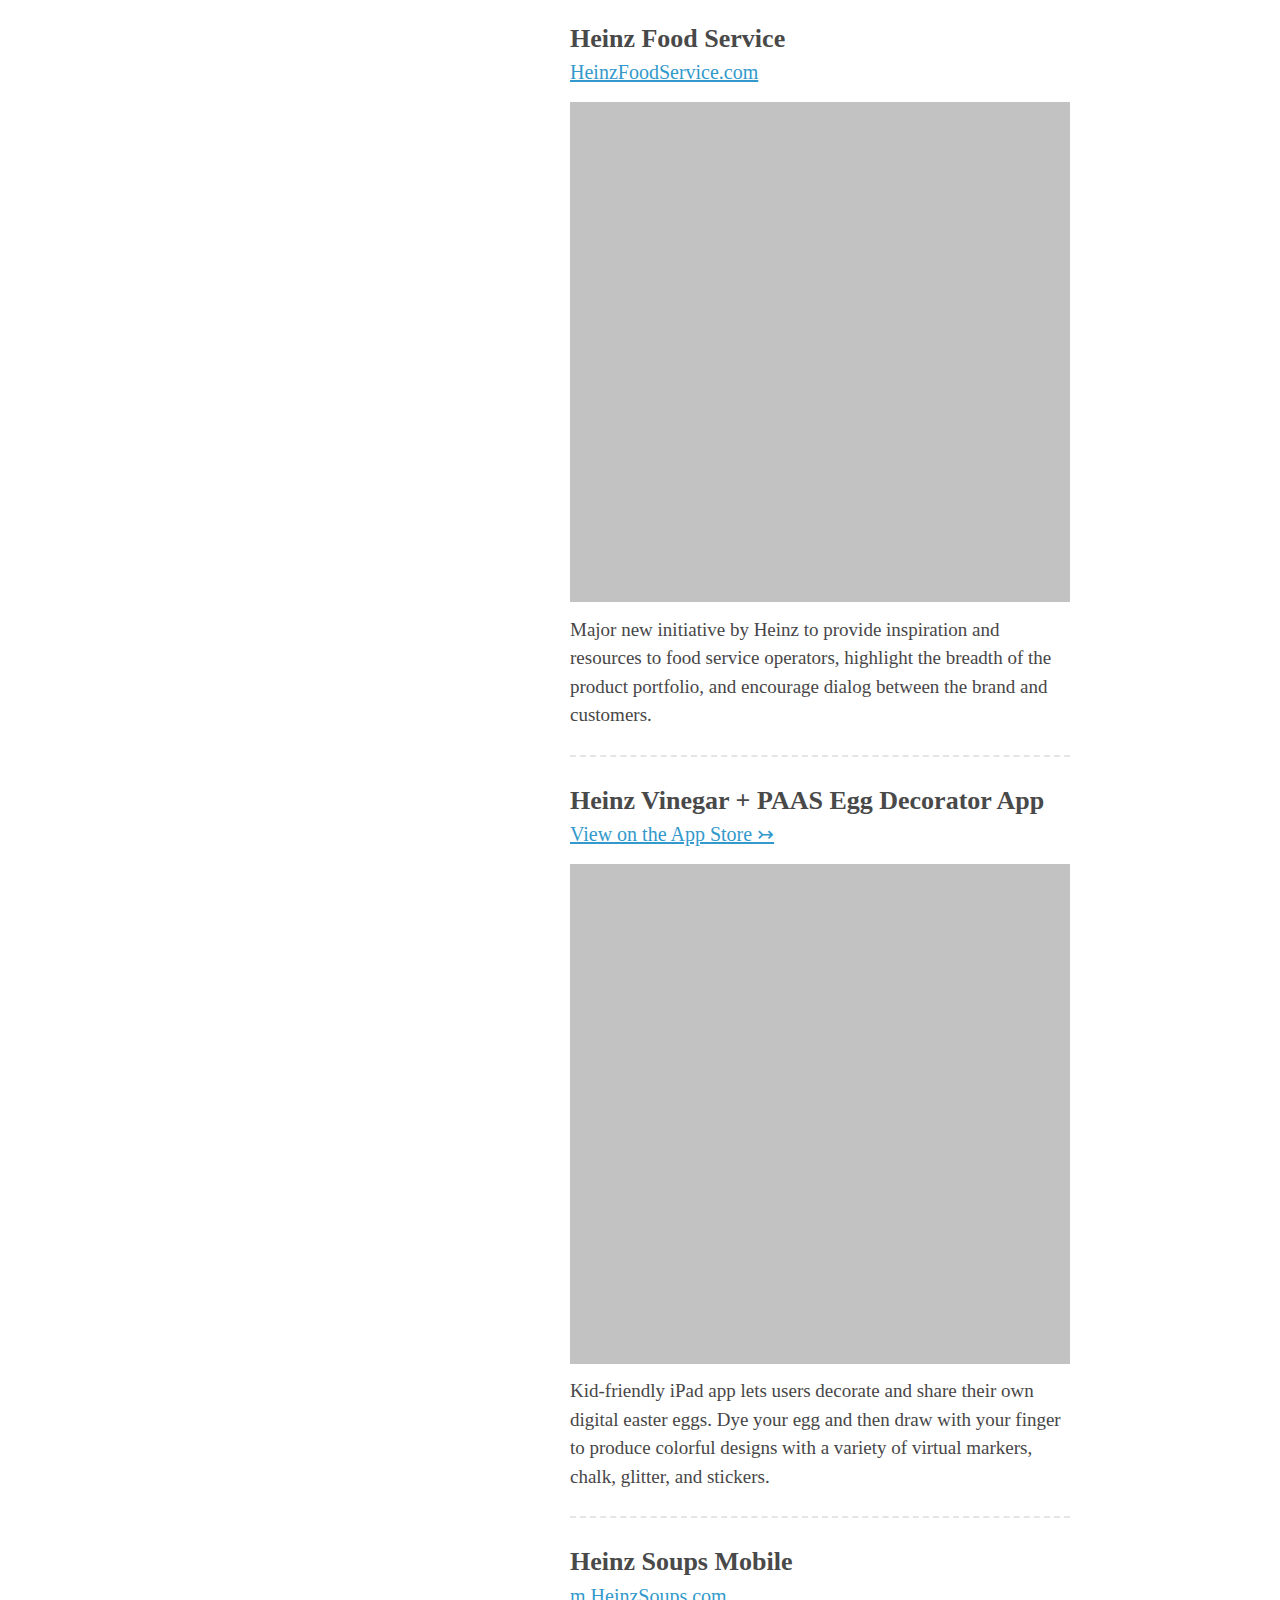
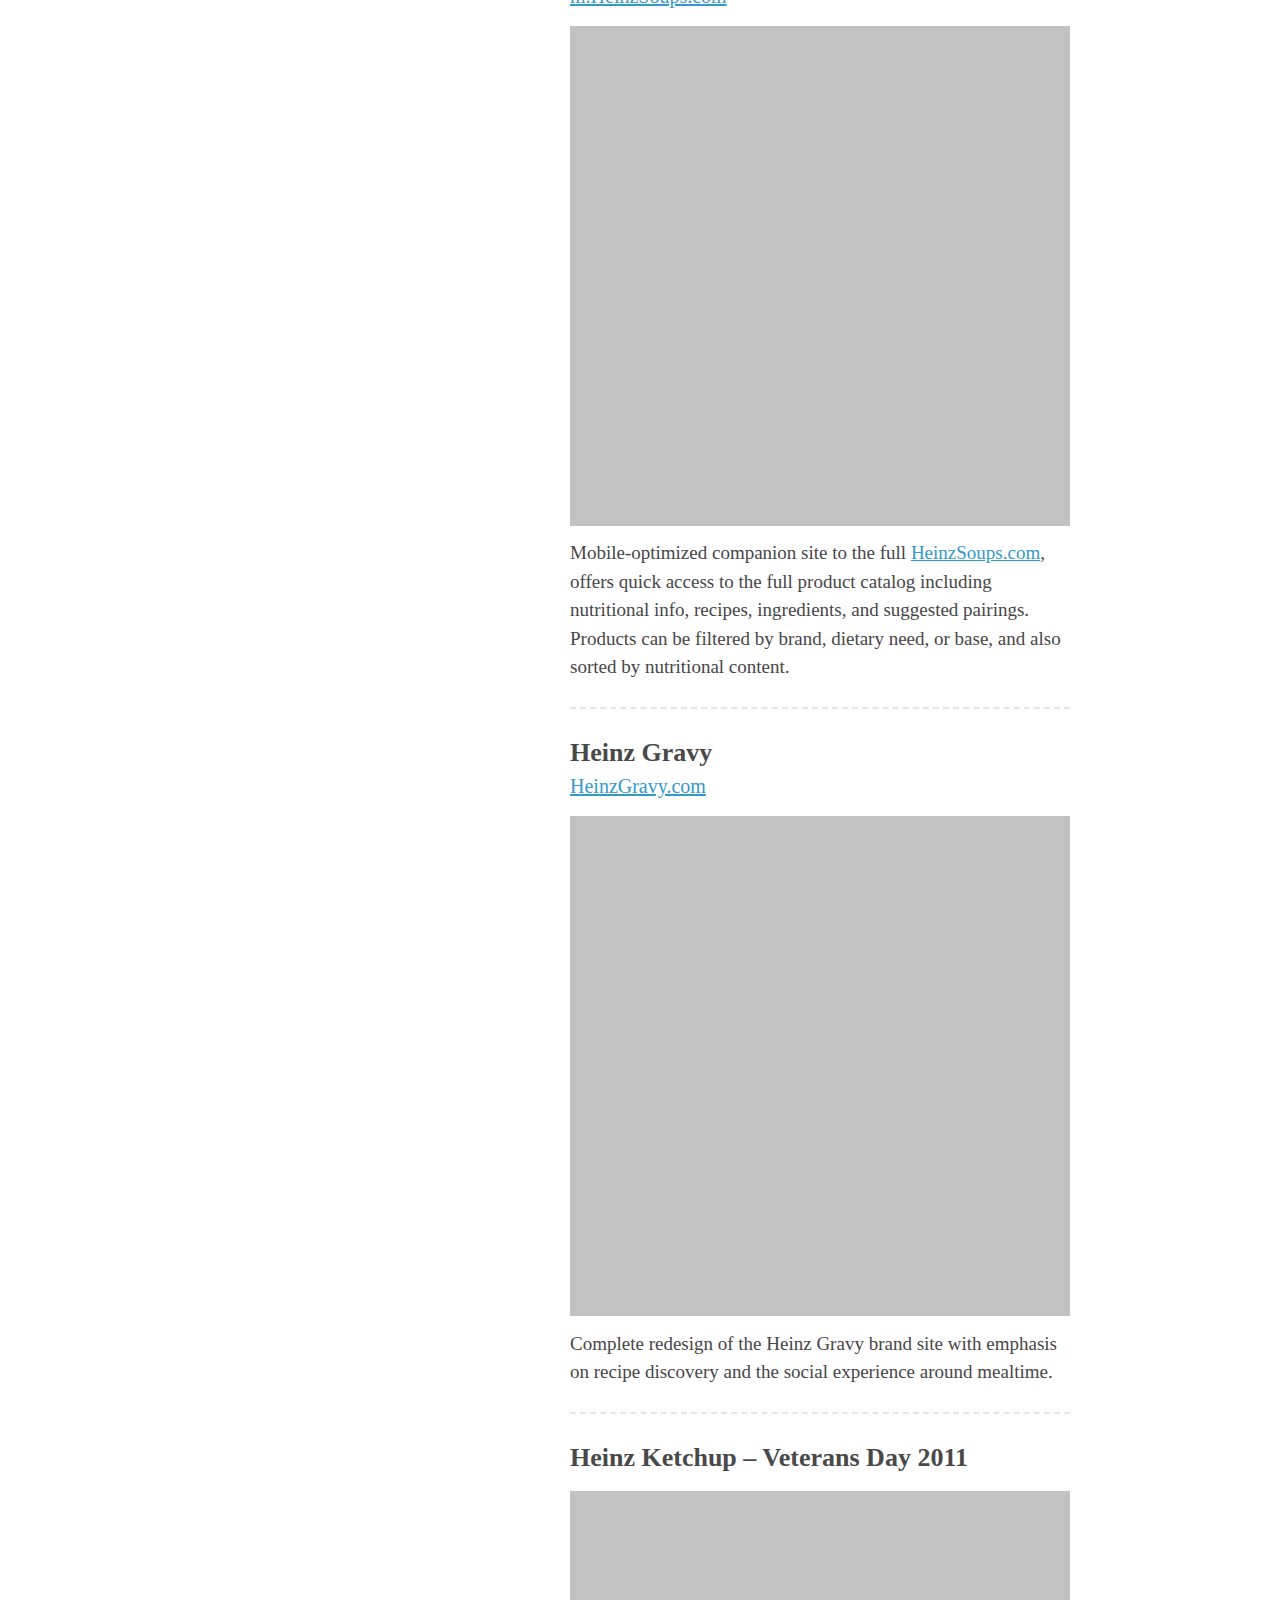
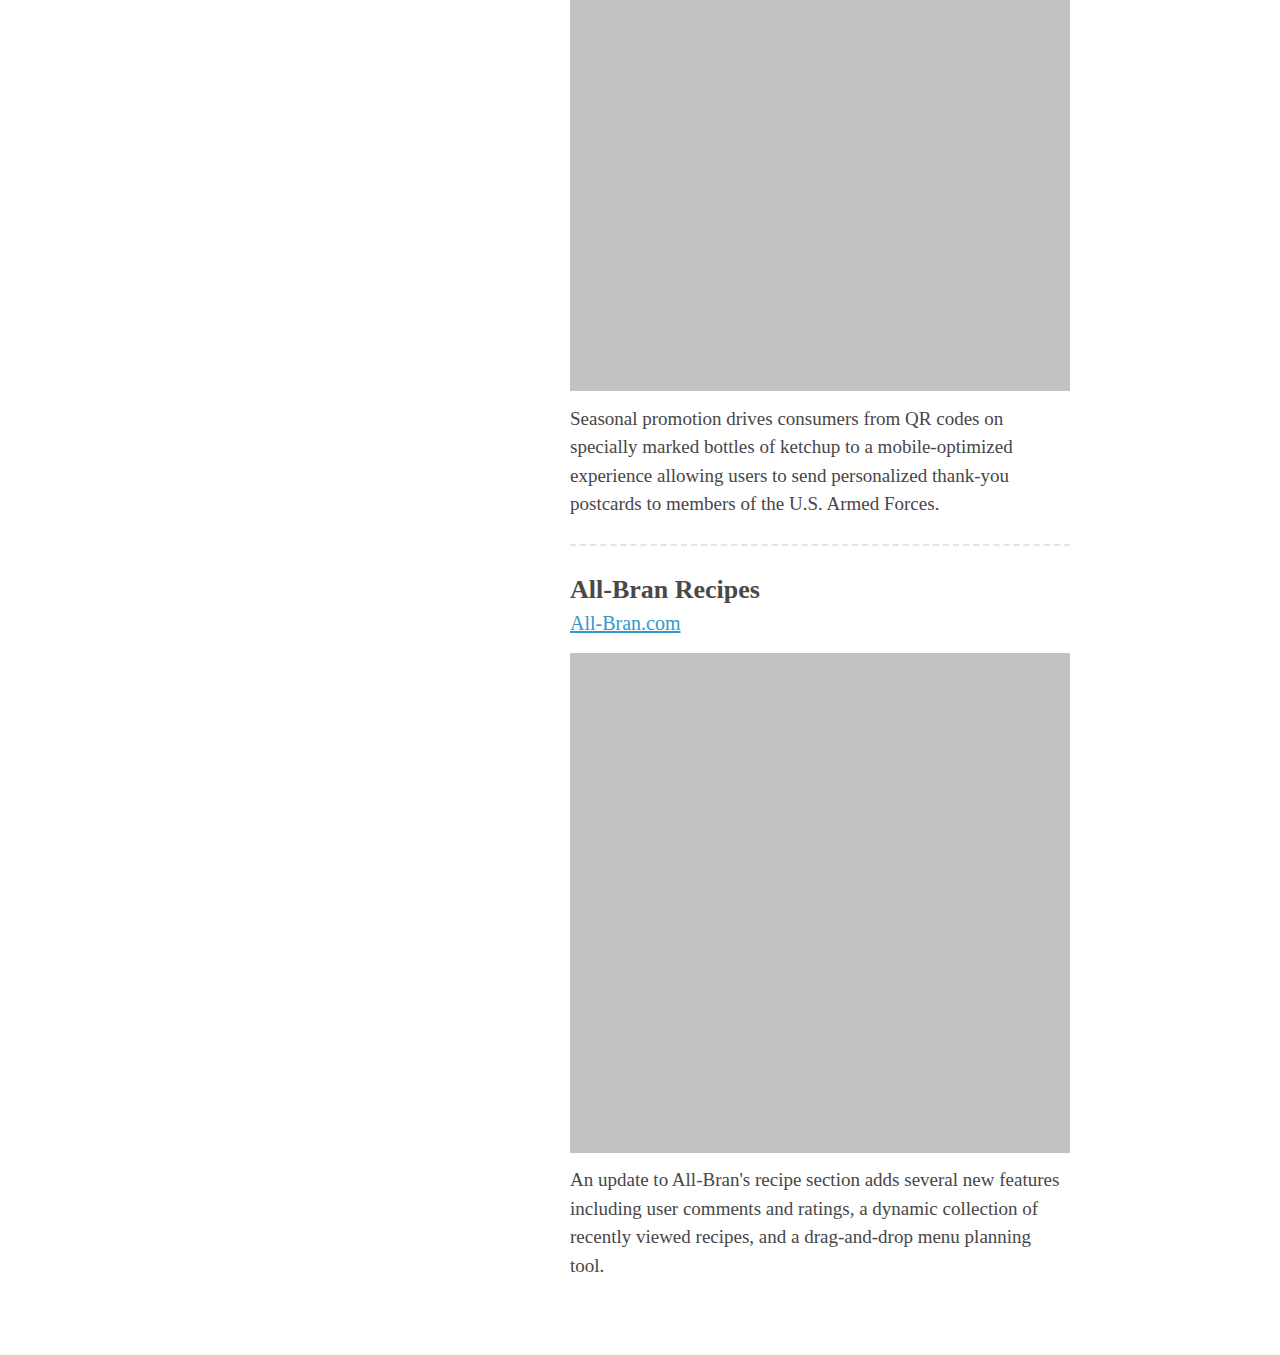
==== commit 7f3f8898: "Added 100% width to grey placeholder images" ====
--- a/index.html
+++ b/index.html
@@ -35,55 +35,55 @@
 		<h3>Cottonelle</h3>
 		<h4><a href="http://www.cottonelle.com">Cottonelle.com</a></h4>
       	<a href="images/bg/Cottonelle1.jpg"><!-- <img src="images/bg/Cottonelle1.jpg"> -->
-      	<img class="lazy" src="images/misc/grey.gif" data-original="images/bg/Cottonelle1.jpg"></a>
+      	<img class="lazy" src="images/misc/grey.gif" data-original="images/bg/Cottonelle1.jpg" width="100%"></a>
       	<p>Mobile responsive redesign of the Cottonelle brand site for North America integrates Twitter and Facebook posts as well as a continually updated feed of curated content from around the web. Beyond basic product info, consumer ratings and reviews, and eCommerce functionality, the site serves as a foundation for future commercial programs and brand initiatives.</p>
 		<hr class="seperator" />
 		
 		<h3>Scott Mobile</h3>
 		<h4><a href="http://m.scottbrand.com">m.ScottBrand.com</a></h4>
       	<a href="images/bg/ScottMobile1.jpg"><!-- <img src="images/bg/ScottMobile1.jpg"> -->
-      	<img class="lazy" src="images/misc/grey.gif" data-original="images/bg/ScottMobile1.jpg"></a>
+      	<img class="lazy" src="images/misc/grey.gif" data-original="images/bg/ScottMobile1.jpg" width="100%"></a>
       	<p>Mobile-optimized version of <a href="http://www.scottbrand.com">ScottBrand.com</a> provides full access to product info, eCommerce, and the "Shared Values" loyalty program, including reimagined user flows for deal redemption and signup. </p>
 		<hr class="seperator" />
 
       	<h3>Heinz Food Service</h3>
       	<h4><a href="http://www.heinzfoodservice.com">HeinzFoodService.com</a></h4>
       	<a href="images/bg/HFS1.jpg"><!-- <img src="images/bg/HFS1.jpg"> -->
-      	<img class="lazy" src="images/misc/grey.gif" data-original="images/bg/HFS1.jpg"></a>
+      	<img class="lazy" src="images/misc/grey.gif" data-original="images/bg/HFS1.jpg" width="100%"></a>
       	<p>Major new initiative by Heinz to provide inspiration and resources to food service operators, highlight the breadth of the product portfolio, and encourage dialog between the brand and customers.</p>
 		<hr class="seperator" />
       	
       	<h3>Heinz Vinegar + PAAS Egg Decorator App</h3>
       	<h4><a href="https://itunes.apple.com/us/app/paas-heinz-egg-decorator/id496853543">View on the App Store ↣</a></h4>
       	<a href="images/bg/HzEasterApp1.jpg"><!-- <img src="images/bg/HzEasterApp1.jpg"> -->
-      	<img class="lazy" src="images/misc/grey.gif" data-original="images/bg/HzEasterApp1.jpg"></a>
+      	<img class="lazy" src="images/misc/grey.gif" data-original="images/bg/HzEasterApp1.jpg" width="100%"></a>
       	<p>Kid-friendly iPad app lets users decorate and share their own digital easter eggs. Dye your egg and then draw with your finger to produce colorful designs with a variety of virtual markers, chalk, glitter, and stickers.</p>
  		<hr class="seperator" />
      	
       	<h3>Heinz Soups Mobile</h3>
       	<h4><a href="http://m.heinzsoups.com">m.HeinzSoups.com</a></h4>
       	<a href="images/bg/HzSoupsMobile1.jpg"><!-- <img src="images/bg/HzSoupsMobile1.jpg"> -->
-      	<img class="lazy" src="images/misc/grey.gif" data-original="images/bg/HzSoupsMobile1.jpg"></a>
+      	<img class="lazy" src="images/misc/grey.gif" data-original="images/bg/HzSoupsMobile1.jpg" width="100%"></a>
       	<p>Mobile-optimized companion site to the full <a href="http://www.heinzsoups.com">HeinzSoups.com</a>, offers quick access to the full product catalog including nutritional info, recipes, ingredients, and suggested pairings. Products can be filtered by brand, dietary need, or base, and also sorted by nutritional content.</p>
   		<hr class="seperator" />
     	
      	<h3>Heinz Gravy</h3>
      	<h4><a href="http://www.heinzgravy.com">HeinzGravy.com</a></h4>
       	<a href="images/bg/HzGravy1.jpg"><!-- <img src="images/bg/HzGravy1.jpg"> -->
-      	<img class="lazy" src="images/misc/grey.gif" data-original="images/bg/HzGravy1.jpg"></a>
+      	<img class="lazy" src="images/misc/grey.gif" data-original="images/bg/HzGravy1.jpg" width="100%"></a>
       	<p>Complete redesign of the Heinz Gravy brand site with emphasis on recipe discovery and the social experience around mealtime.</p>
 		<hr class="seperator" />
       	
       	<h3>Heinz Ketchup – Veterans Day 2011</h3>
       	<a href="images/bg/HzVeterans1.jpg"><!-- <img src="images/bg/HzVeterans1.jpg"> -->
-      	<img class="lazy" src="images/misc/grey.gif" data-original="images/bg/HzVeterans1.jpg"></a>
+      	<img class="lazy" src="images/misc/grey.gif" data-original="images/bg/HzVeterans1.jpg" width="100%"></a>
       	<p>Seasonal promotion drives consumers from QR codes on specially marked bottles of ketchup to a mobile-optimized experience allowing users to send personalized thank-you postcards to members of the U.S. Armed Forces.</p>
 		<hr class="seperator" />
       	
       	<h3>All-Bran Recipes</h3>
       	<h4><a href="http://www.all-bran.com/recipes/fiber-rich-recipes.aspx">All-Bran.com</a></h4>
       	<a href="images/bg/AllBran1.jpg"><!-- <img src="images/bg/AllBran1.jpg"> -->
-      	<img class="lazy" src="images/misc/grey.gif" data-original="images/bg/AllBran1.jpg"></a>
+      	<img class="lazy" src="images/misc/grey.gif" data-original="images/bg/AllBran1.jpg" width="100%"></a>
       	<p>An update to All-Bran's recipe section adds several new features including user comments and ratings, a dynamic collection of recently viewed recipes, and a drag-and-drop menu planning tool.</p>
       	
 
@@ -99,11 +99,11 @@
     
     <script type="text/javascript" charset="utf-8">
       $(function() {
-          $("img.lazy").lazyload({ threshold : 150 });
+          $("img.lazy").lazyload({ threshold : 250 });
           // $("img").lazyload({
 //           	effect : "slideDown"
 //           });
-          $("img.lazy").show().lazyload();
+//          $("img.lazy").show().lazyload();
       });
     </script>
     
--- a/stylesheets/styles.css
+++ b/stylesheets/styles.css
@@ -135,9 +135,11 @@
   margin: 15px 0 5px 0;
 }
 
+/* 
 .lazy {
   display: none;
 }
+ */
 
 header {
   width:270px;
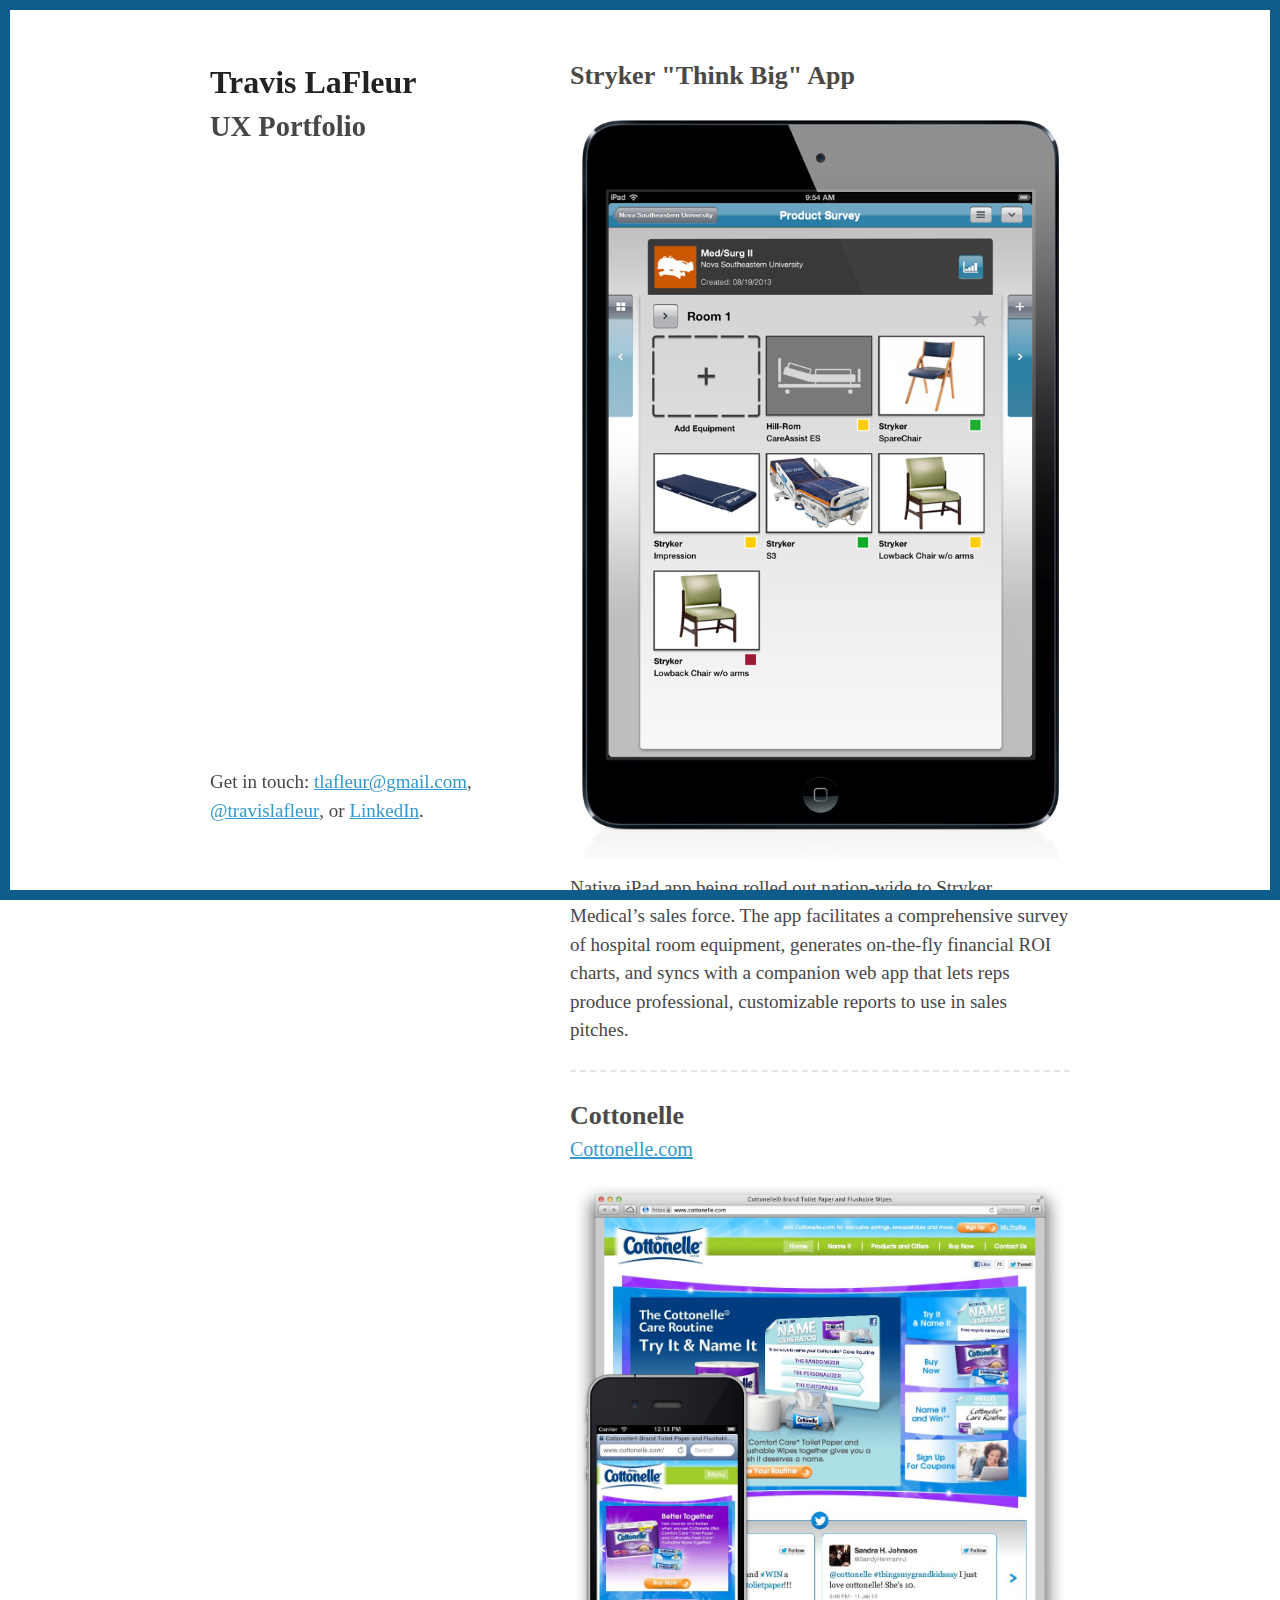
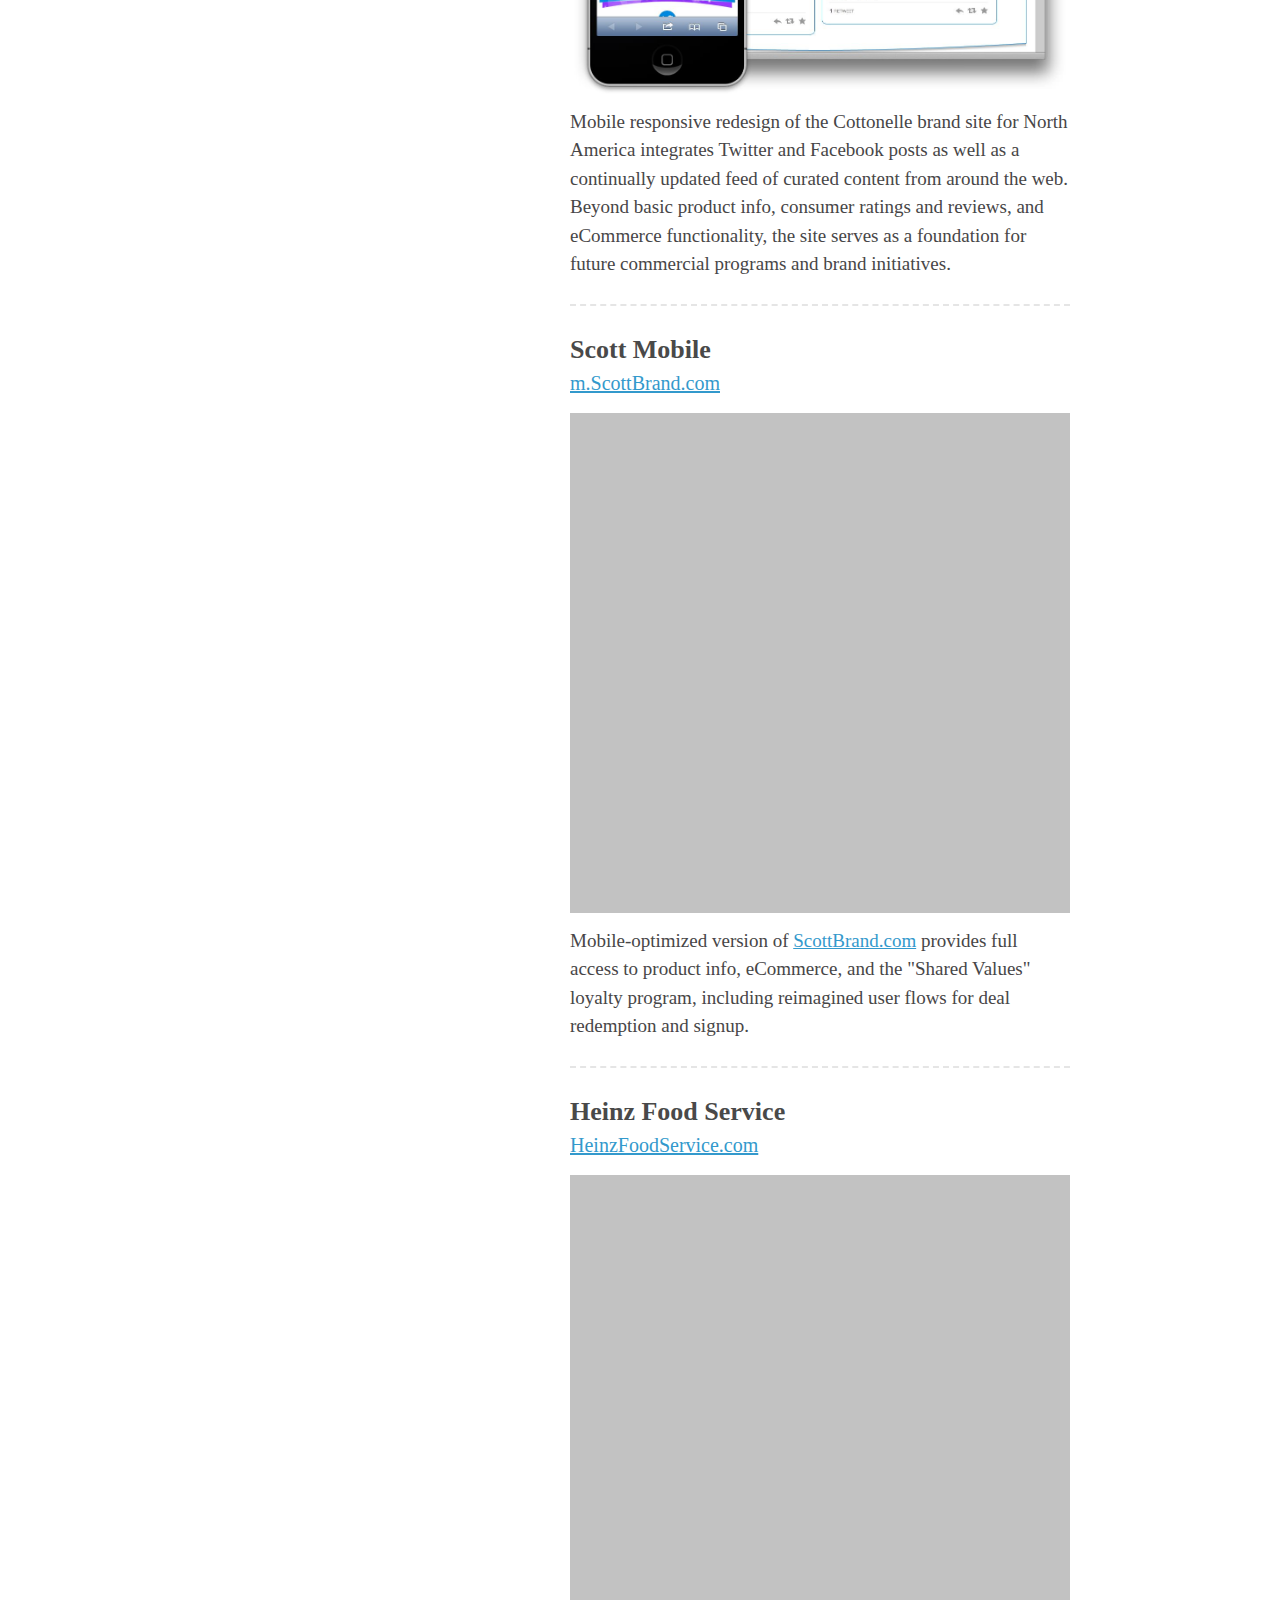
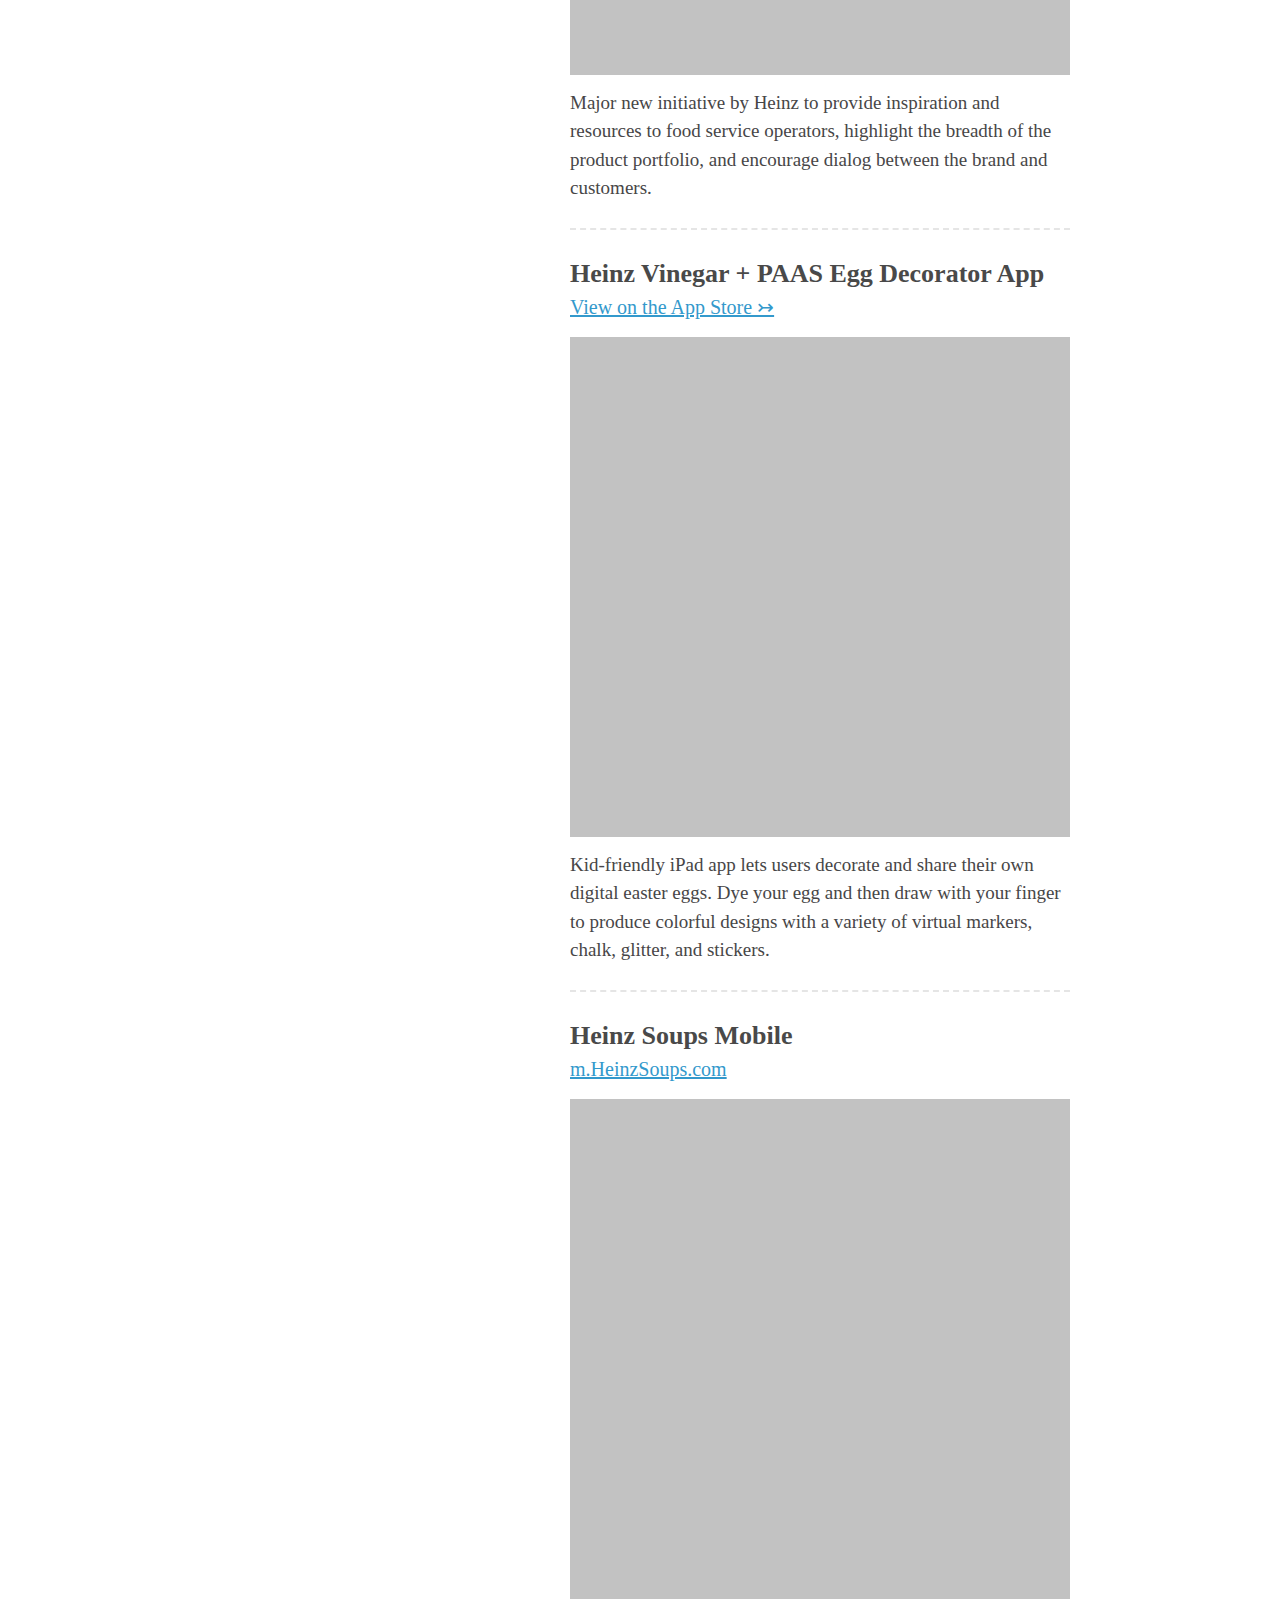
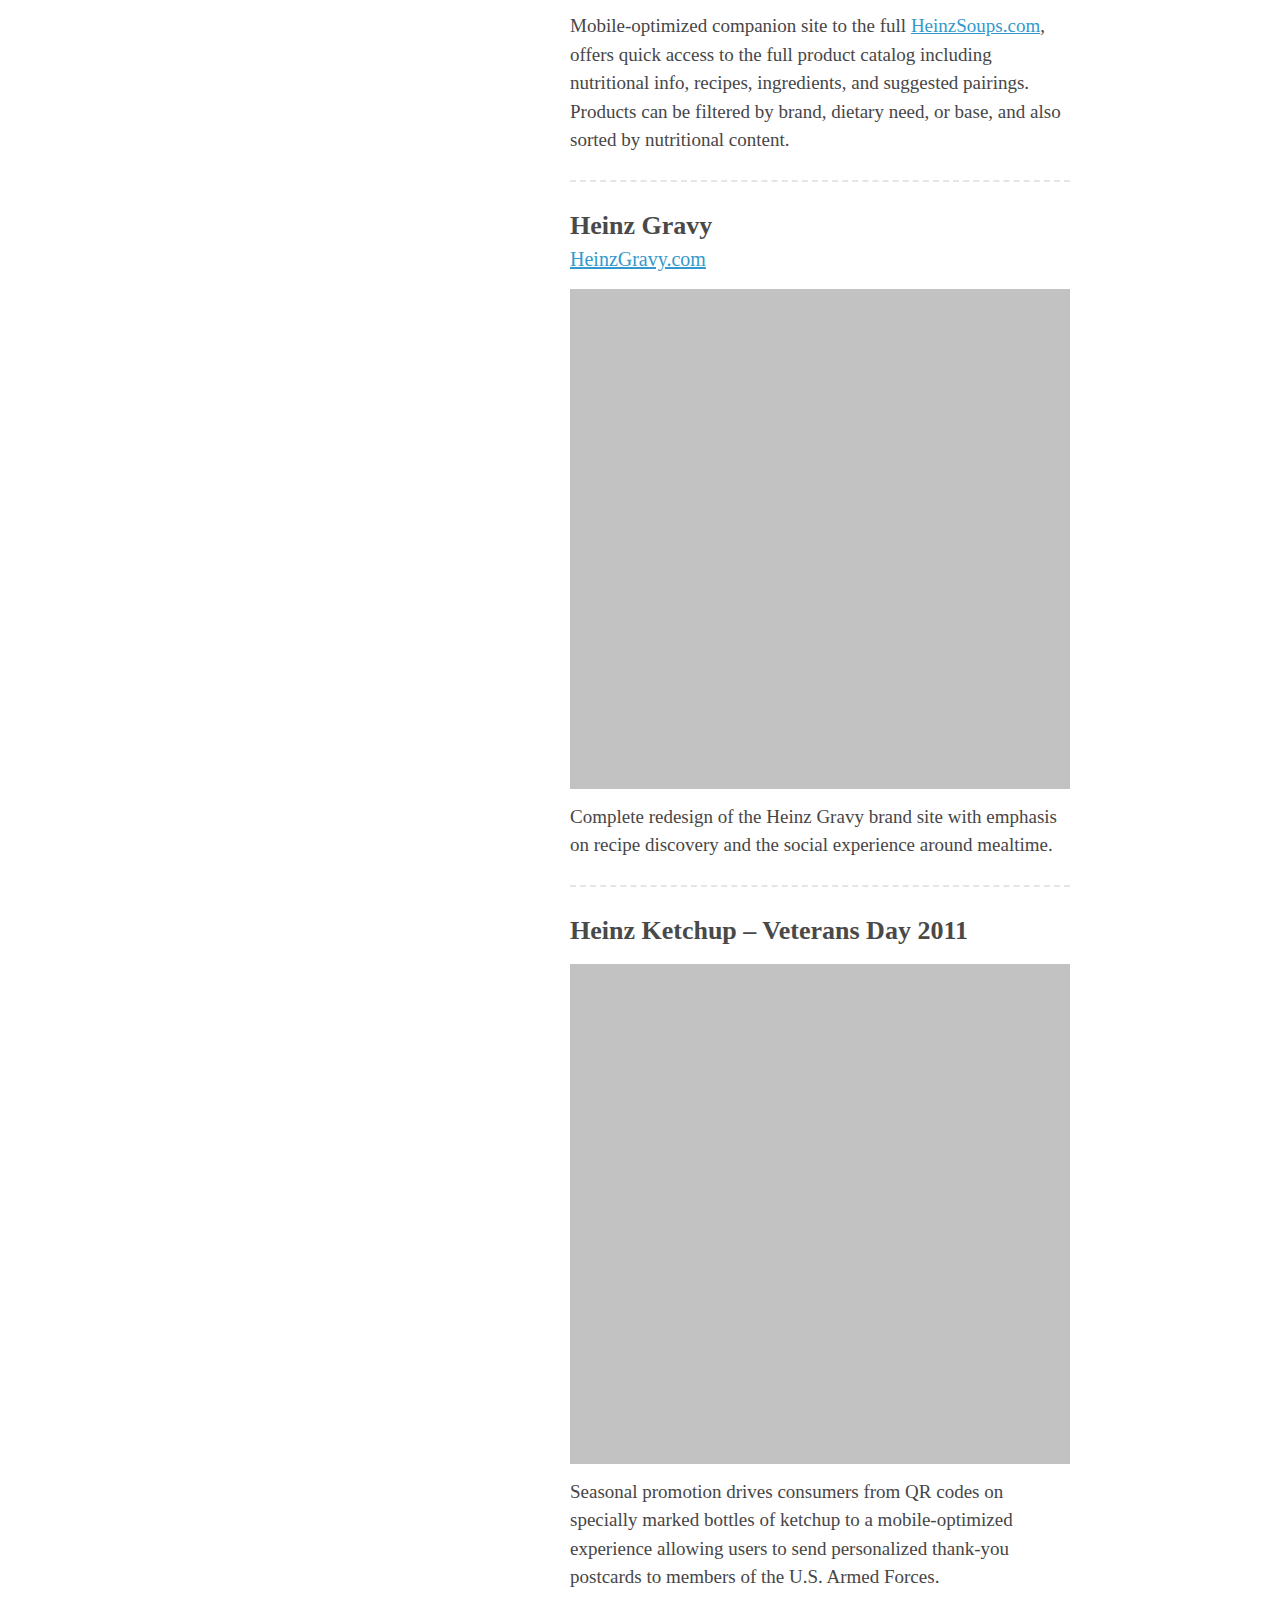
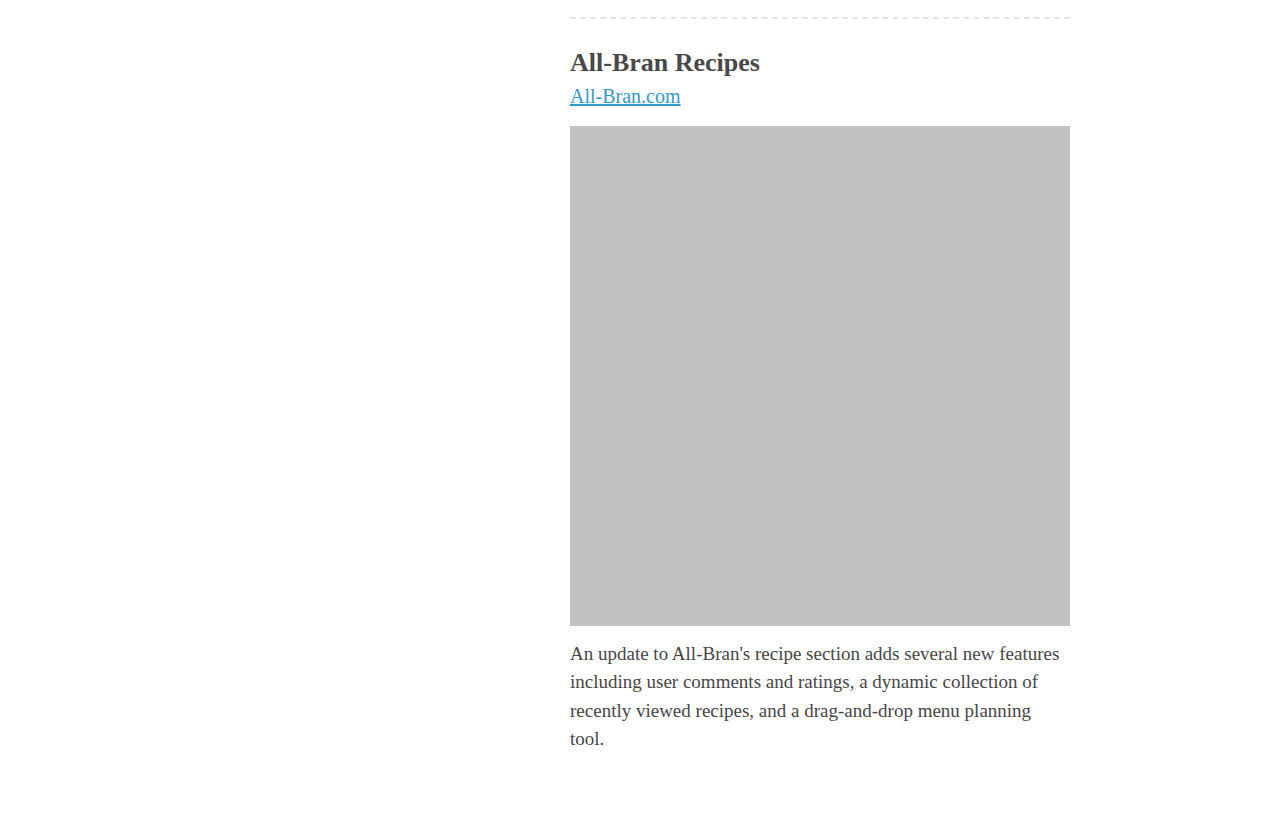
==== commit cf12586e: "Added Stryker iPad app" ====
--- a/index.html
+++ b/index.html
@@ -31,6 +31,12 @@
       </header>
       
       <section>
+
+		<h3>Stryker "Think Big" App</h3>
+      	<a href="images/bg/StrykerApp1a.png"><!-- <img src="images/bg/StrykerApp1a.png"> -->
+      	<img class="lazy" src="images/misc/grey.gif" data-original="images/bg/StrykerApp1a.png" width="100%"></a>
+      	<p>Native iPad app being rolled out nation-wide to Stryker Medical’s sales force. The app facilitates a comprehensive survey of hospital room equipment, generates on-the-fly financial ROI charts, and syncs with a companion web app that lets reps produce professional, customizable reports to use in sales pitches.</p>
+		<hr class="seperator" />
 
 		<h3>Cottonelle</h3>
 		<h4><a href="http://www.cottonelle.com">Cottonelle.com</a></h4>
--- a/stylesheets/styles.css
+++ b/stylesheets/styles.css
@@ -321,23 +321,47 @@
 			height: 5px;
 			}
 			#top { top: 0; }
-			#bottom { bottom: 0; 
-			}
+			#bottom { bottom: 0; }
   
 }
 
 @media print, screen and (max-width: 480px) {
   body {
-    padding: 10px;
+    padding: 12px;
   }
   
   header ul {
     display:none;
   }
   
+  /* 
+#top, #bottom, #left, #right {
+		display: none;
+  }
+ */
+  
   #top, #bottom, #left, #right {
-		display: none;
-  }
+		background: #0D5C89; /* light blue */
+		z-index: 50;
+		}
+		#left, #right {
+			position: fixed;
+			top: 0; bottom: 0;
+			width: 3px;
+			}
+			#left { left: 0; }
+			#right { right: 0; }
+			
+		#top, #bottom {
+			position: absolute;
+			left: 0; right: 0;
+			height: 3px;
+			}
+			#top { top: 0; }
+			#bottom { 
+				display: none;
+			}
+			
   
 }
 
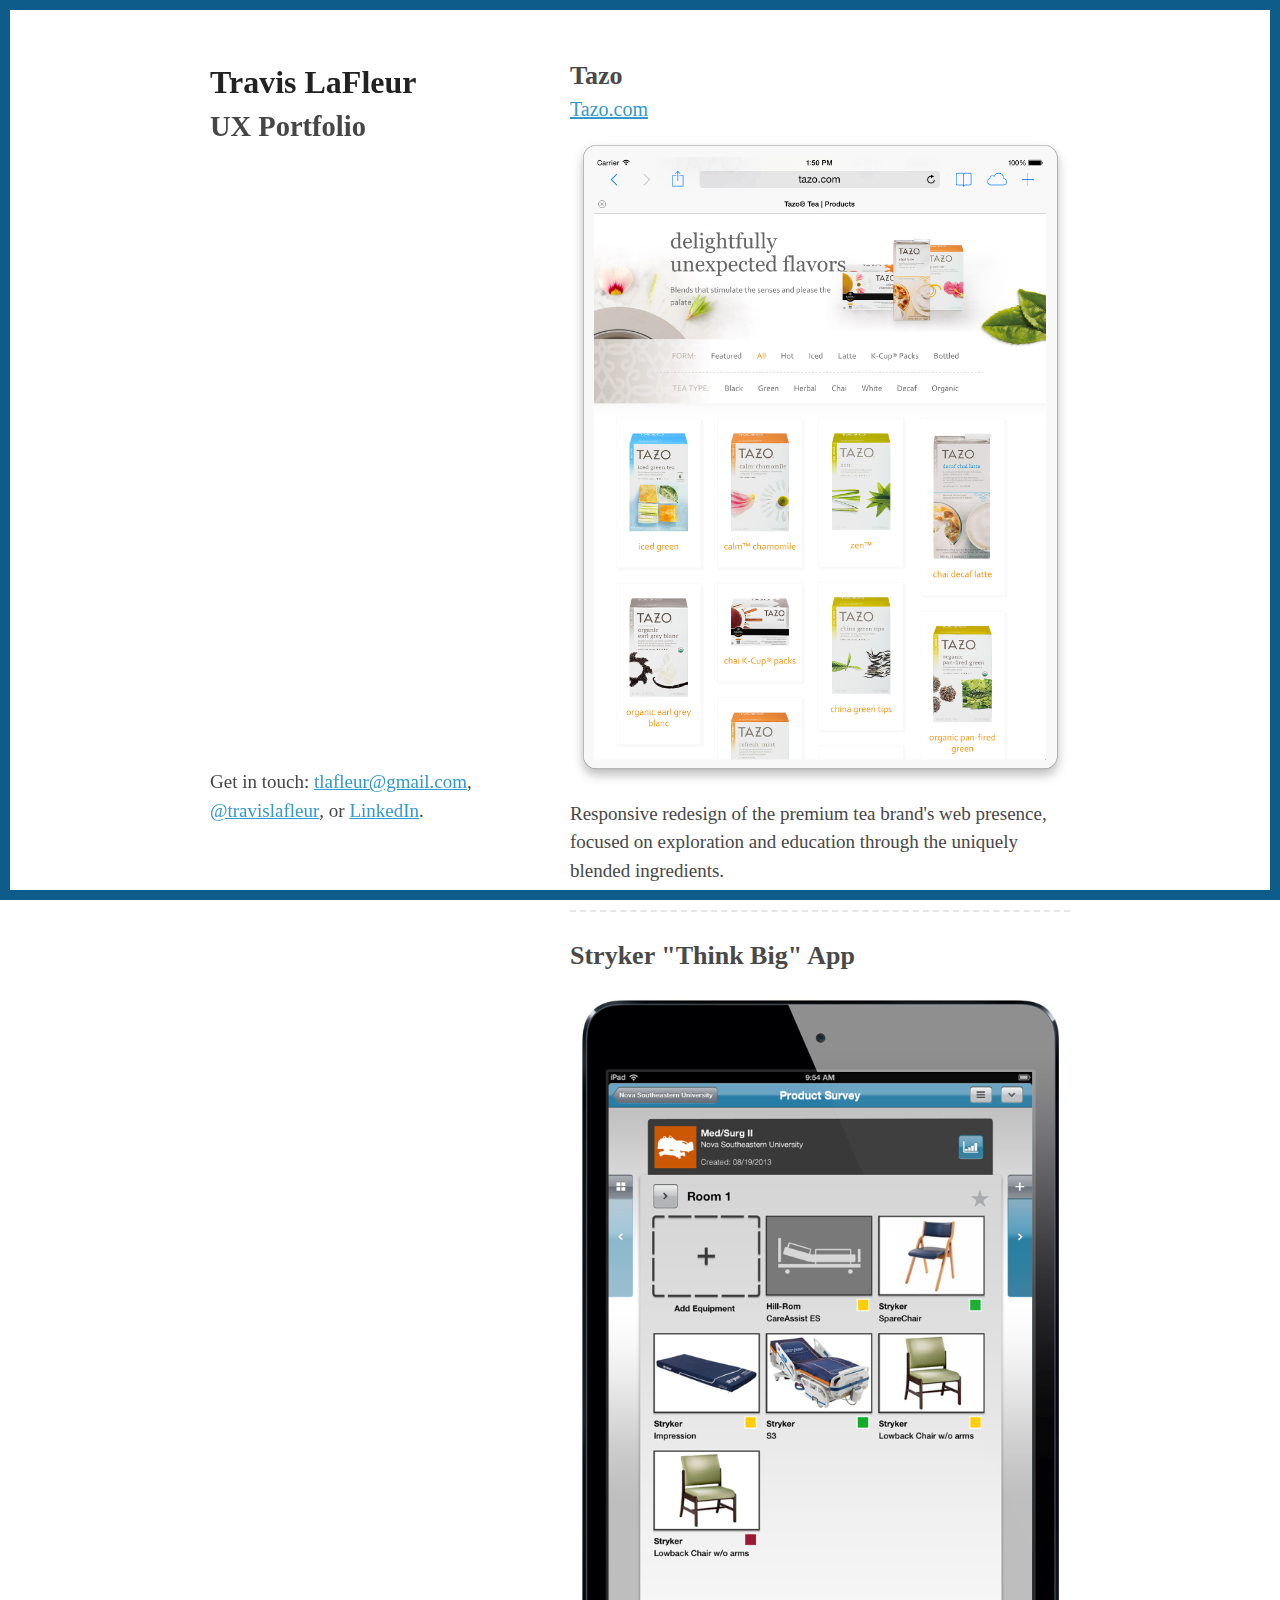
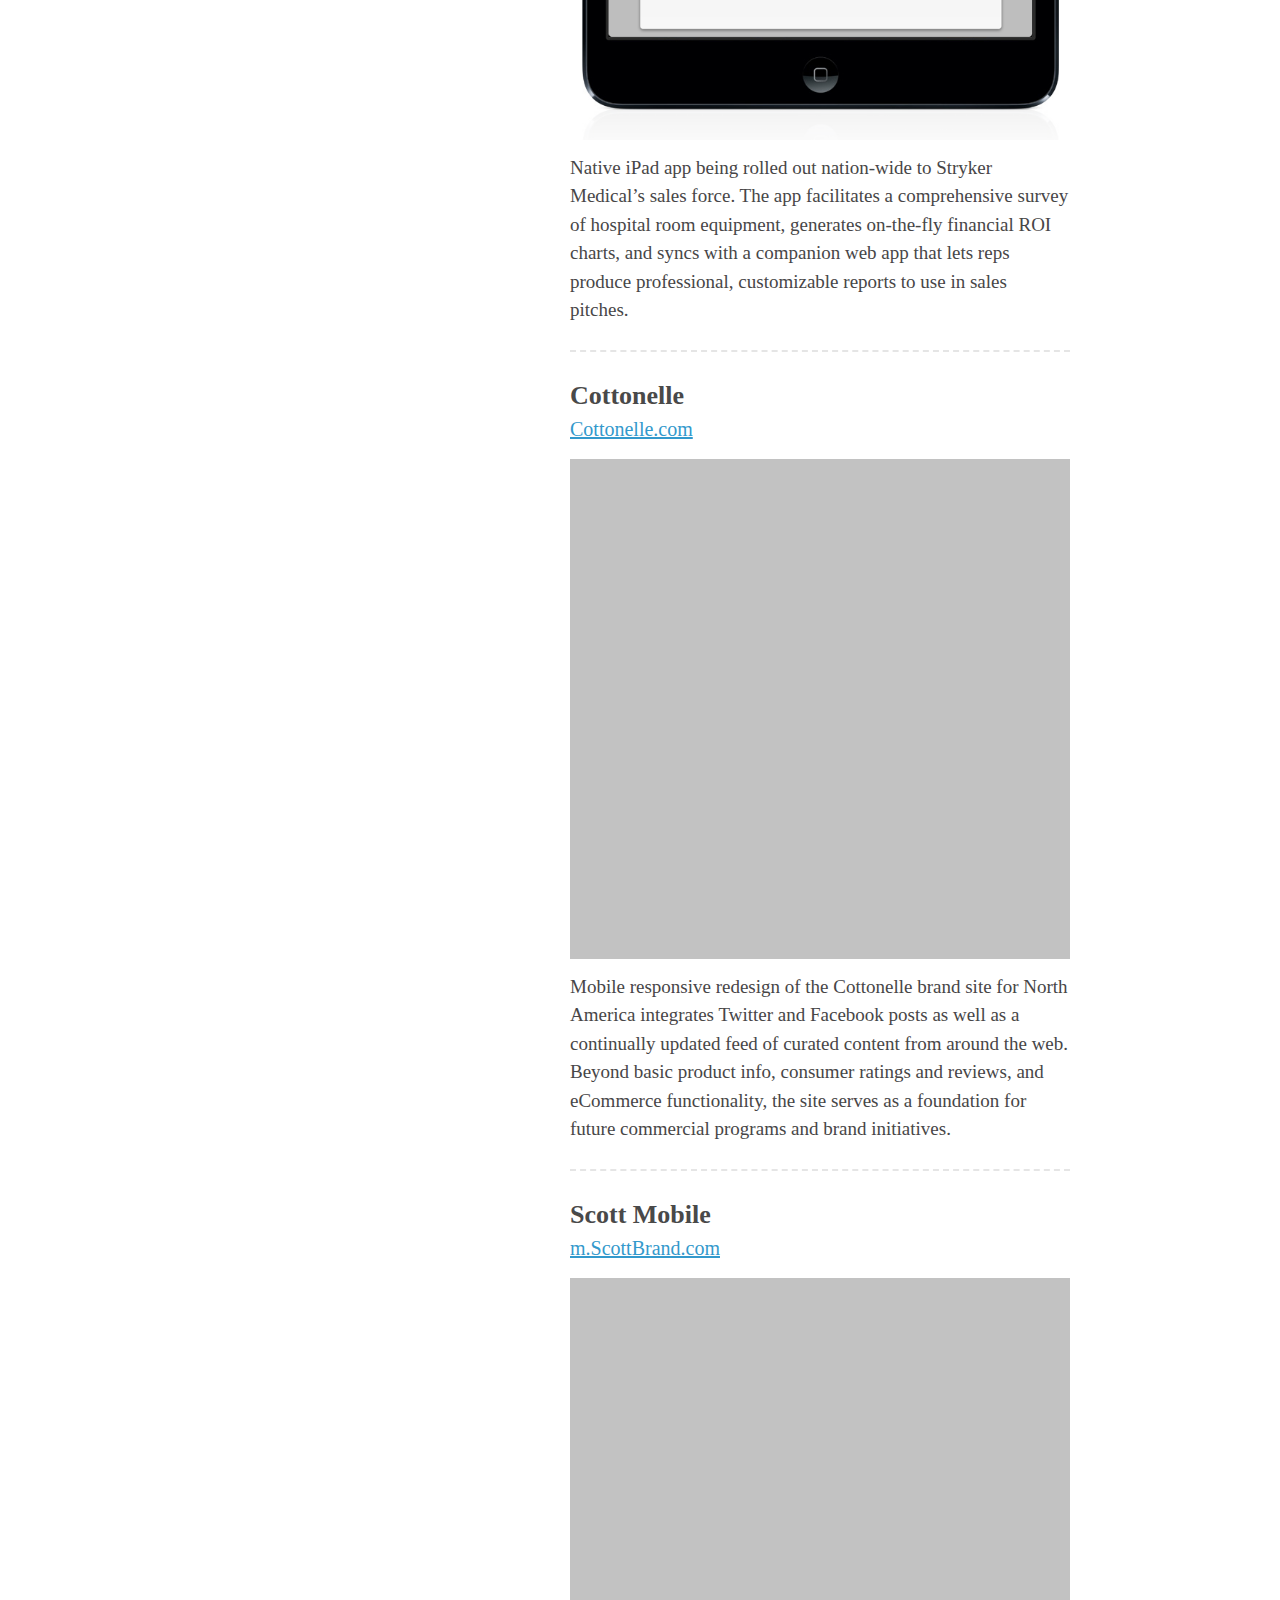
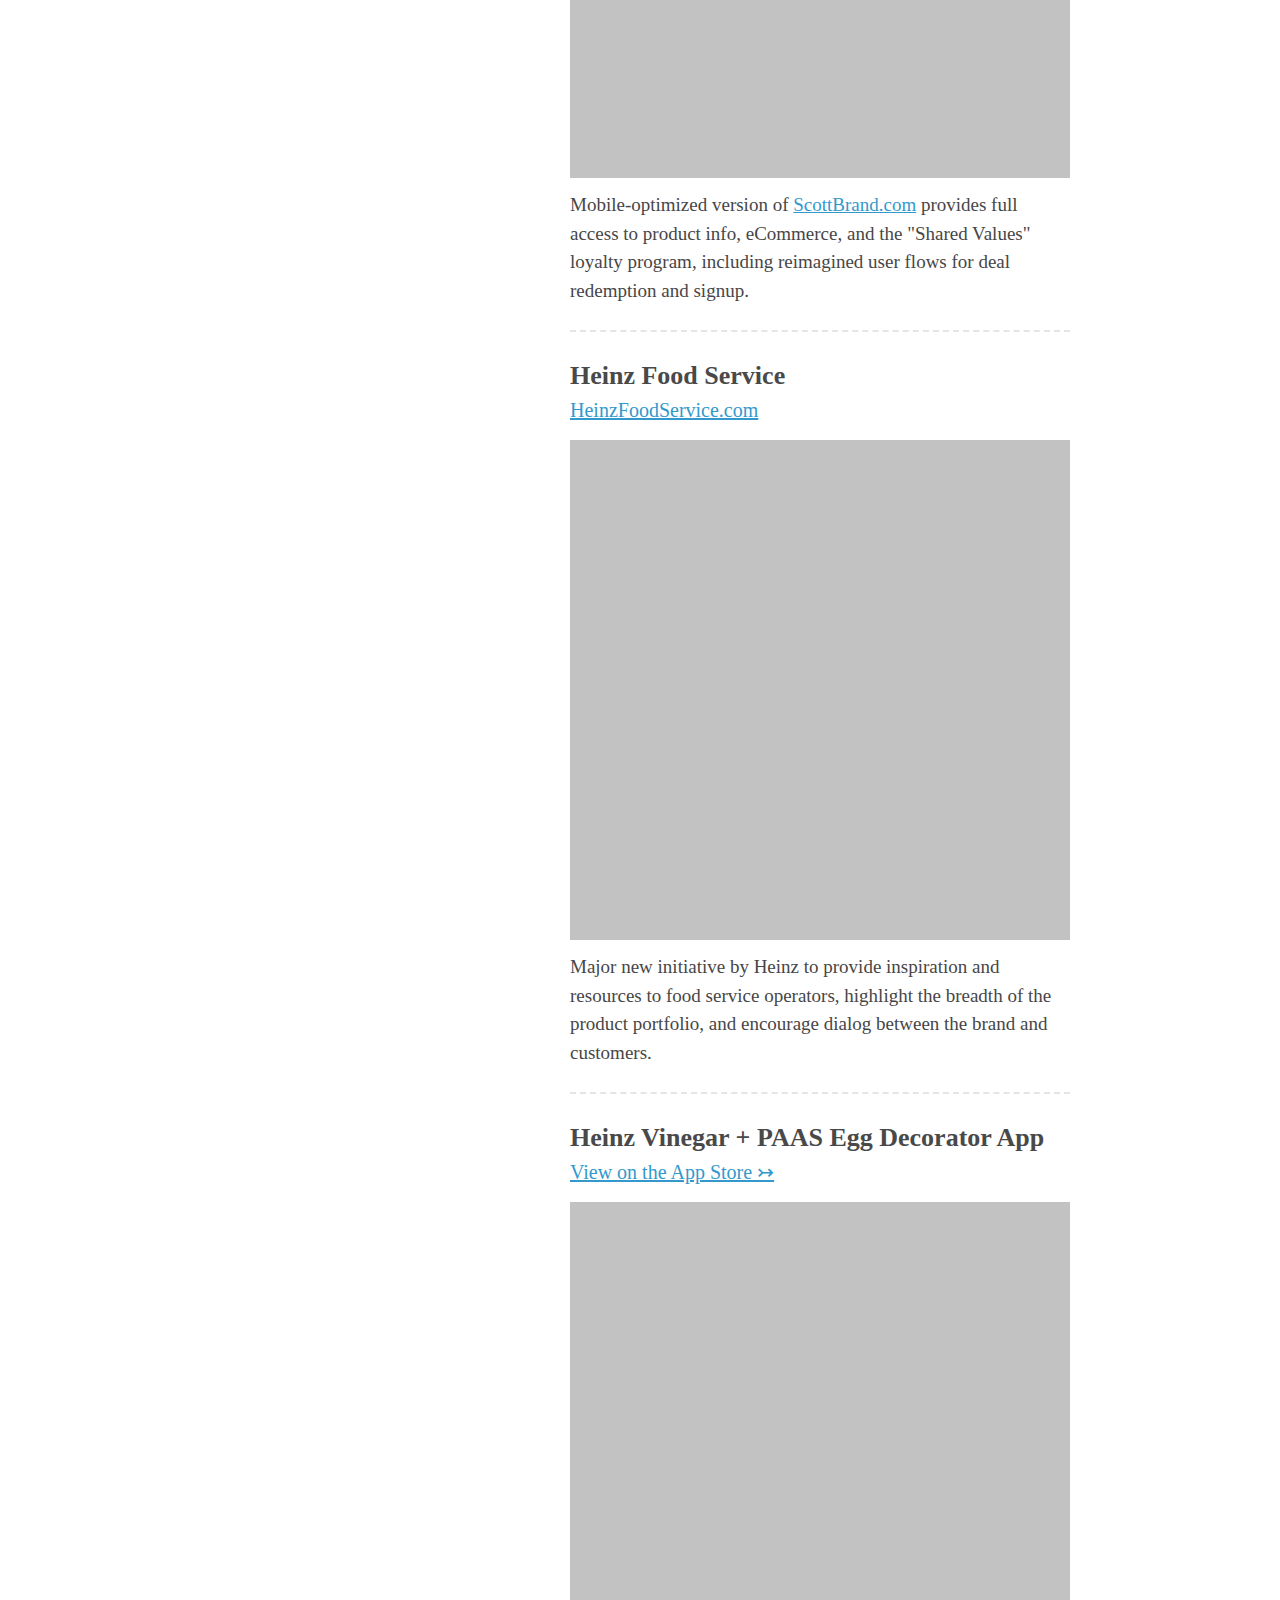
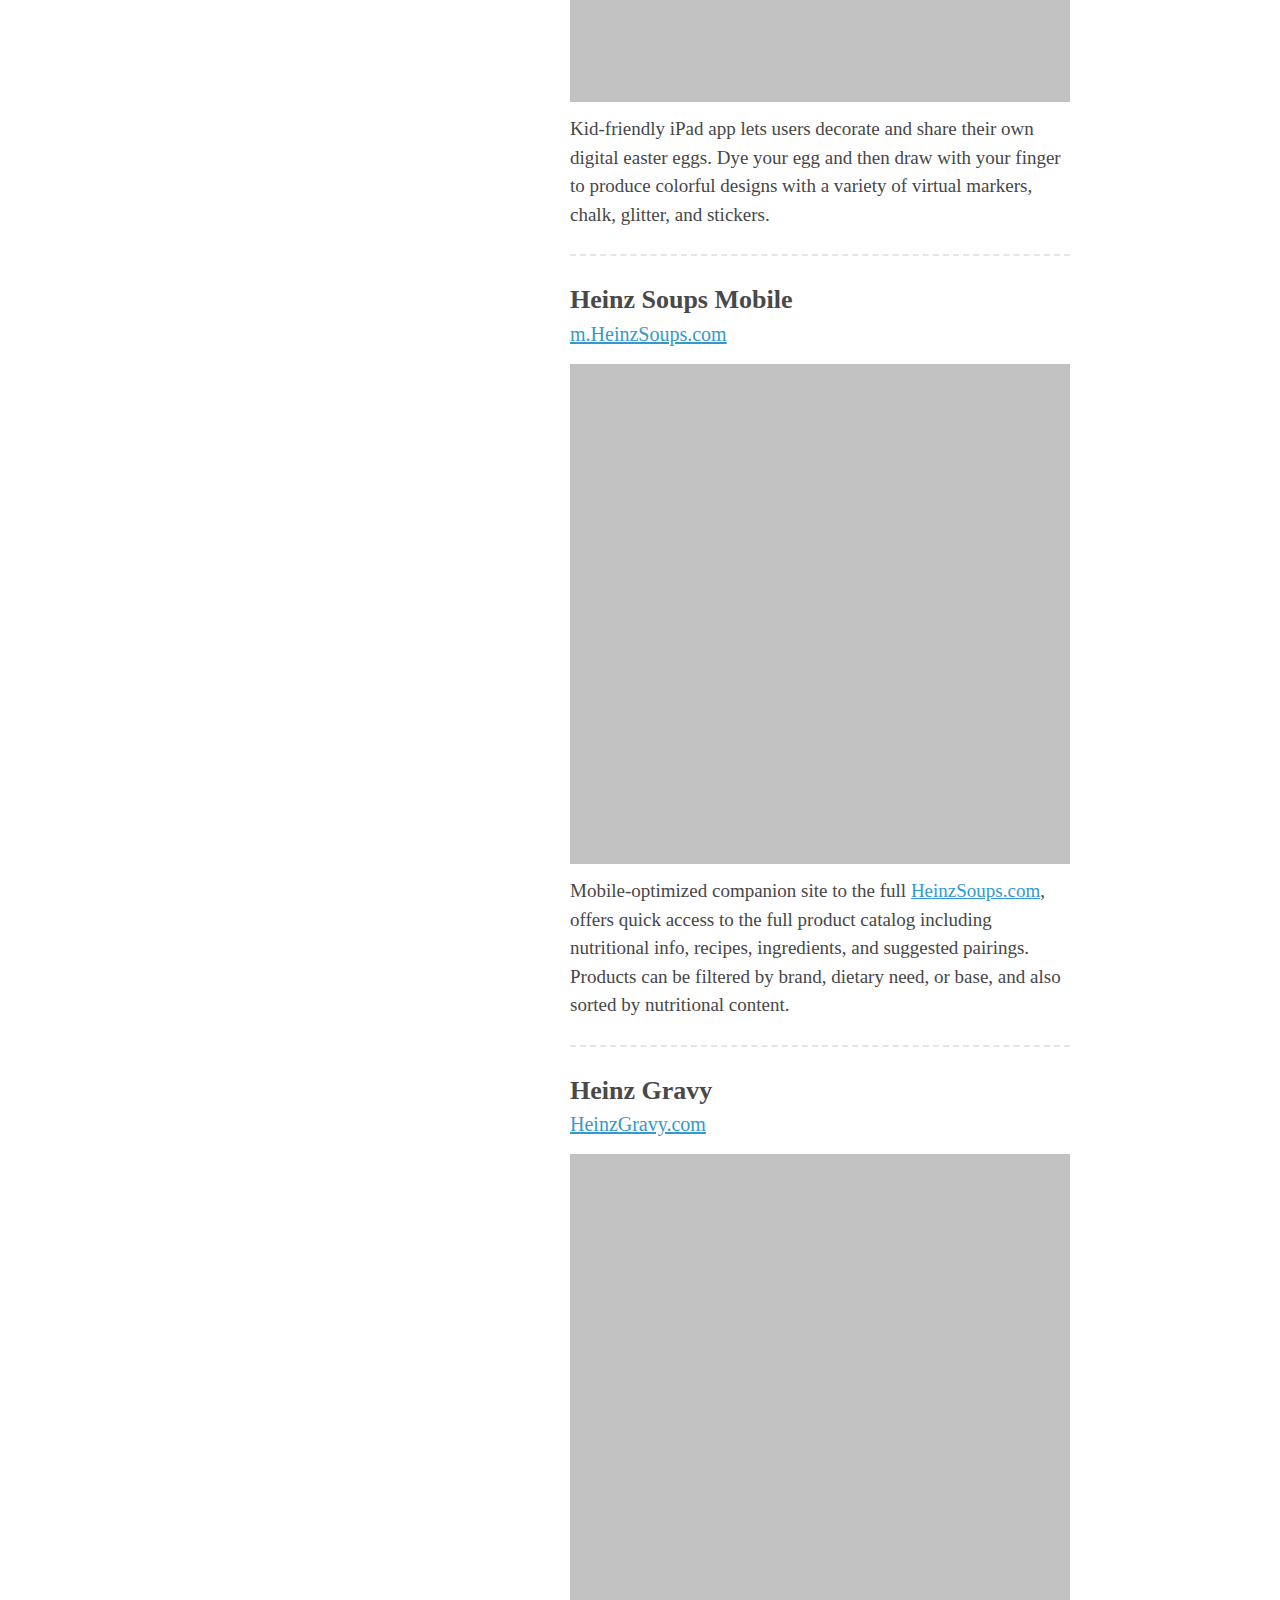
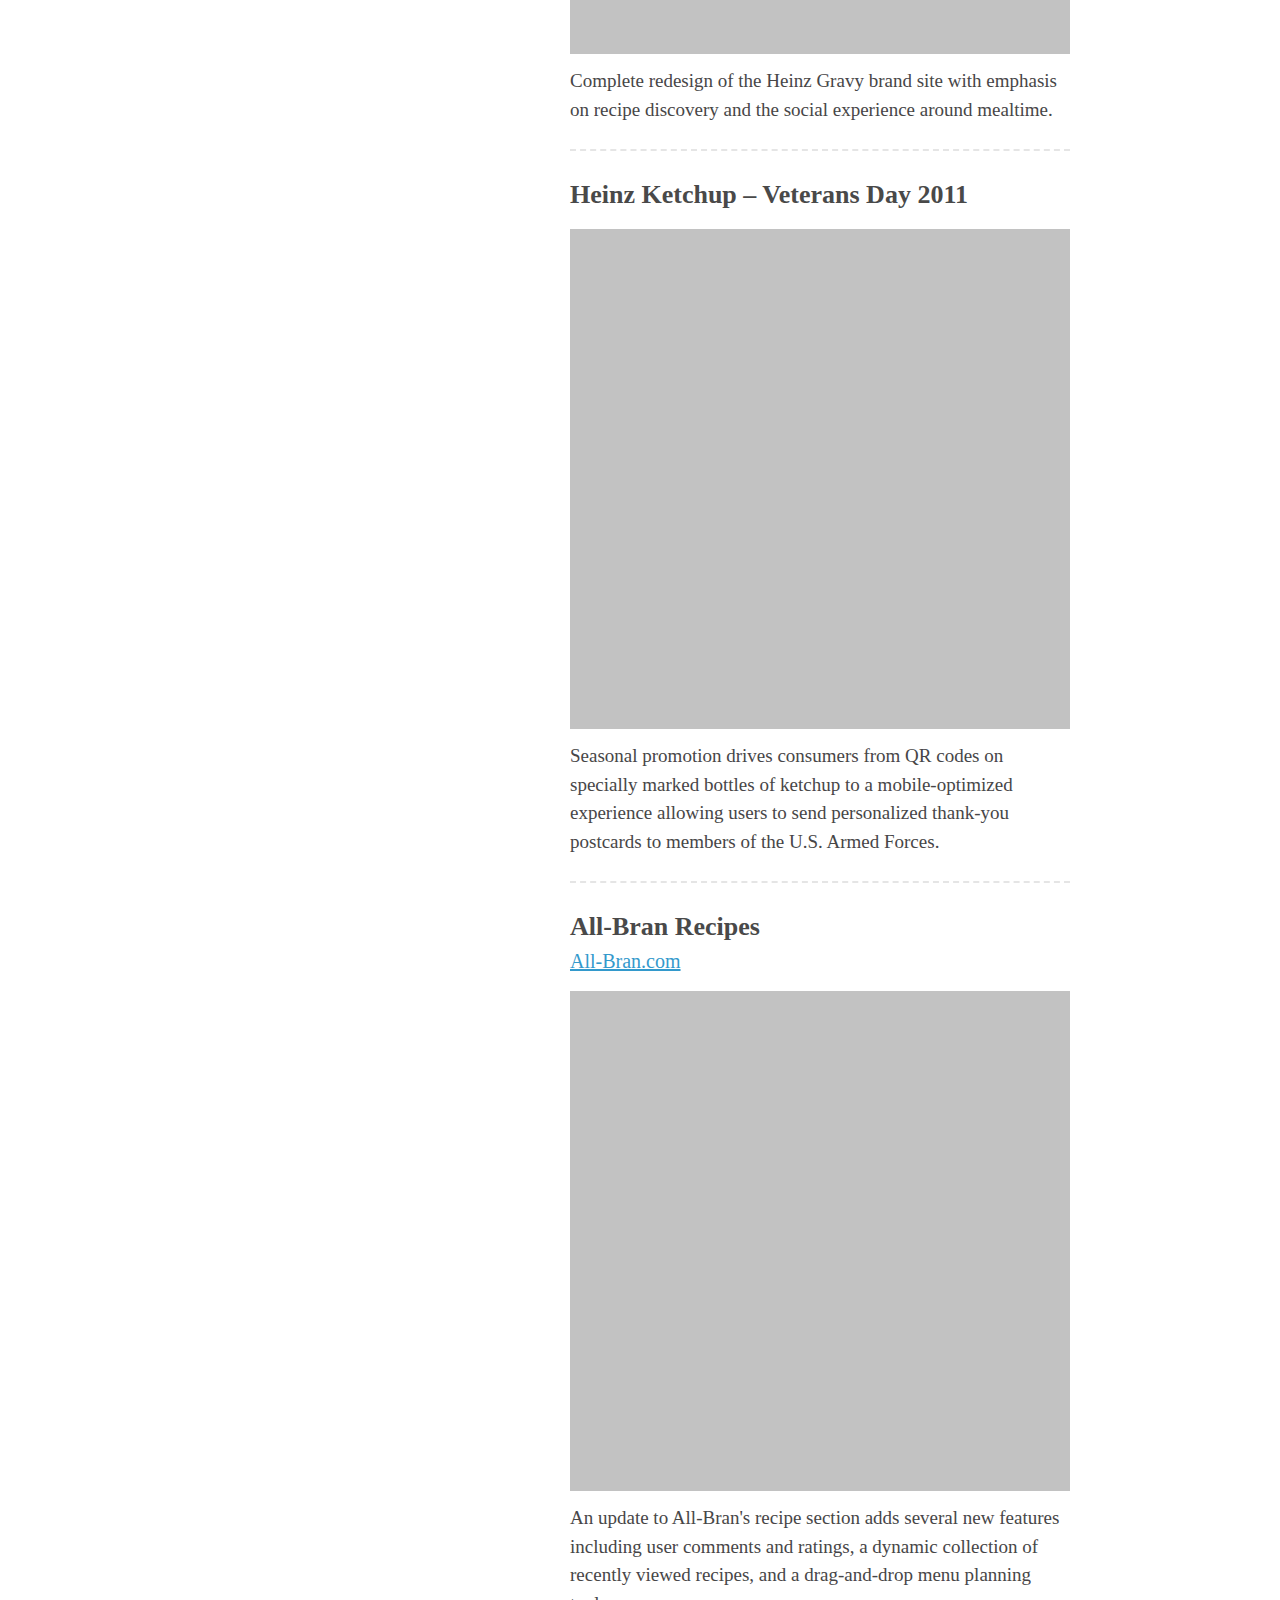
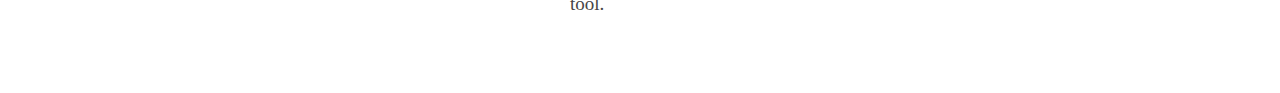
==== commit 96ca20a6: "Added Tazo" ====
--- a/index.html
+++ b/index.html
@@ -31,6 +31,13 @@
       </header>
       
       <section>
+
+		<h3>Tazo</h3>
+		<h4><a href="http://www.tazo.com">Tazo.com</a></h4>
+      	<a href="images/vml/tazo1.png"><!-- <img src="images/vml/tazo1.png"> -->
+      	<img class="lazy" src="images/misc/grey.gif" data-original="images/vml/tazo1.png" width="100%"></a>
+      	<p>Responsive redesign of the premium tea brand's web presence, focused on exploration and education through the uniquely blended ingredients. </p>
+		<hr class="seperator" />
 
 		<h3>Stryker "Think Big" App</h3>
       	<a href="images/bg/StrykerApp1a.png"><!-- <img src="images/bg/StrykerApp1a.png"> -->
